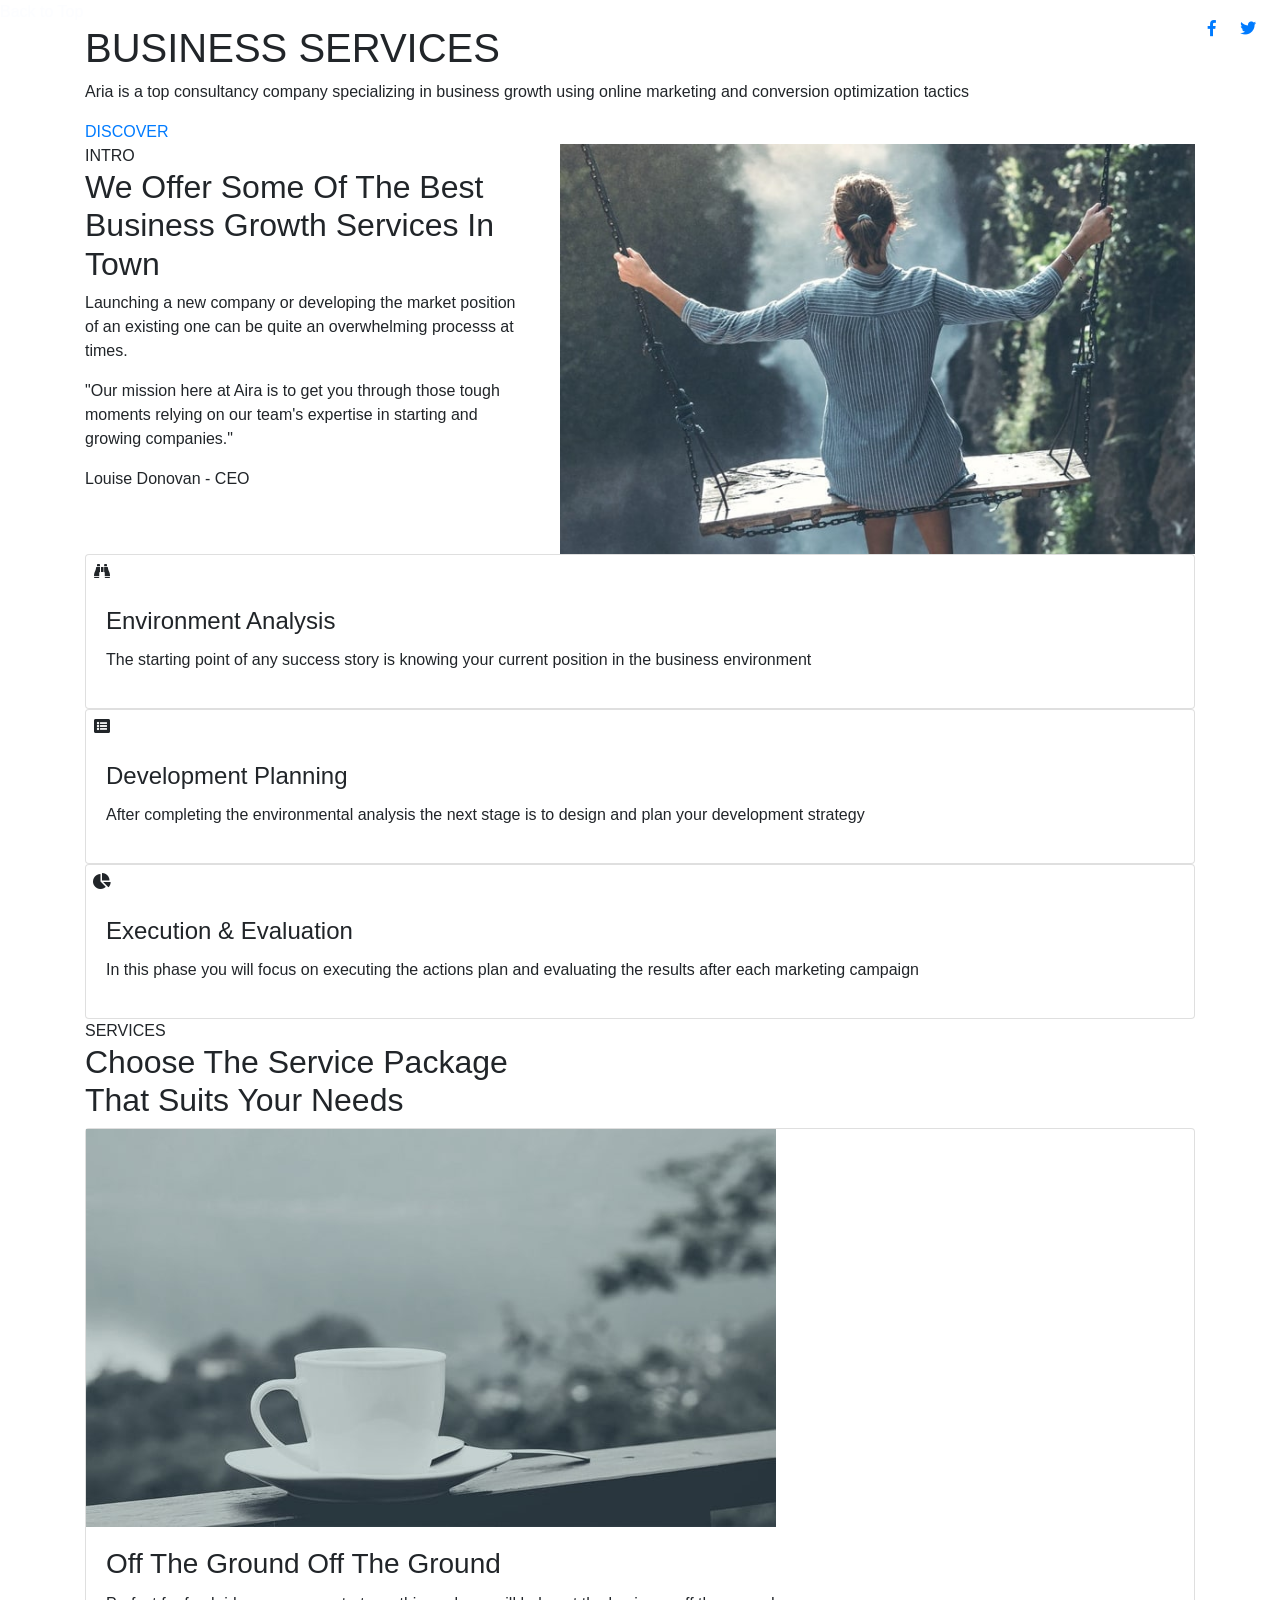
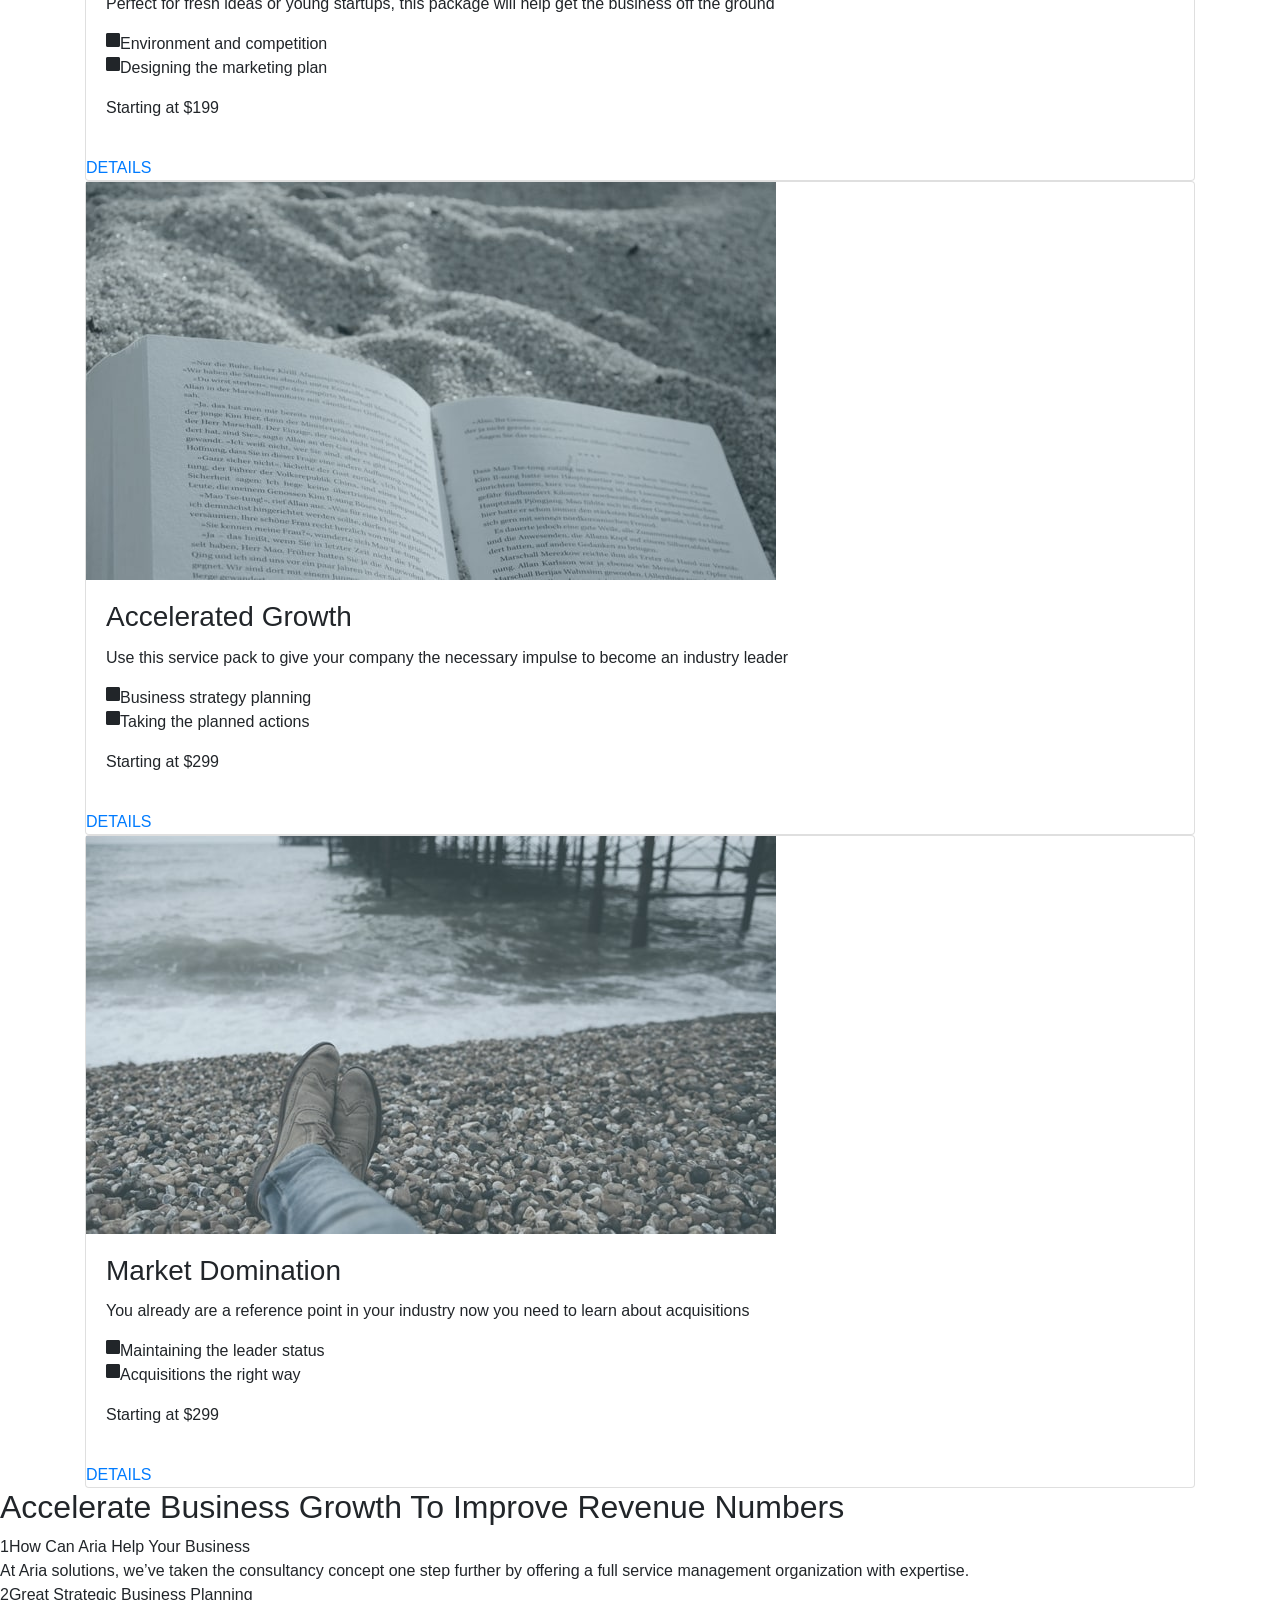
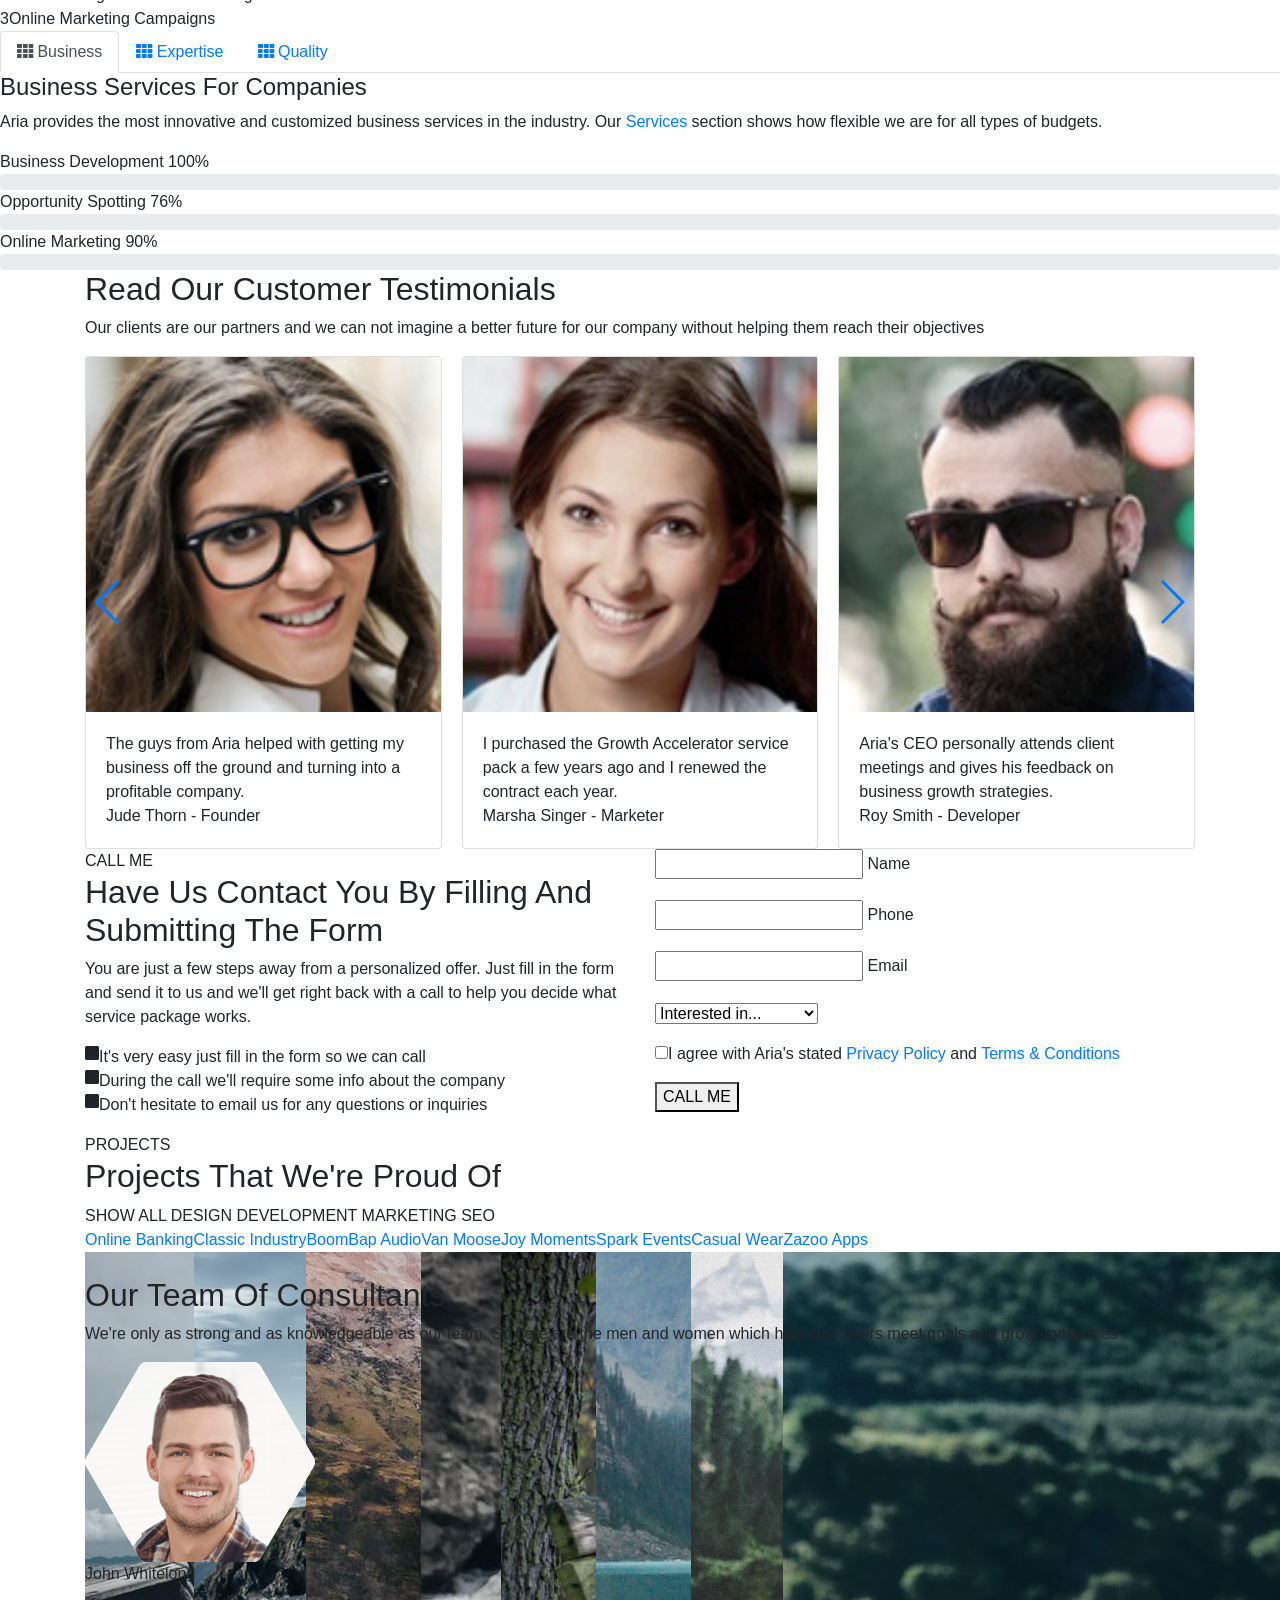
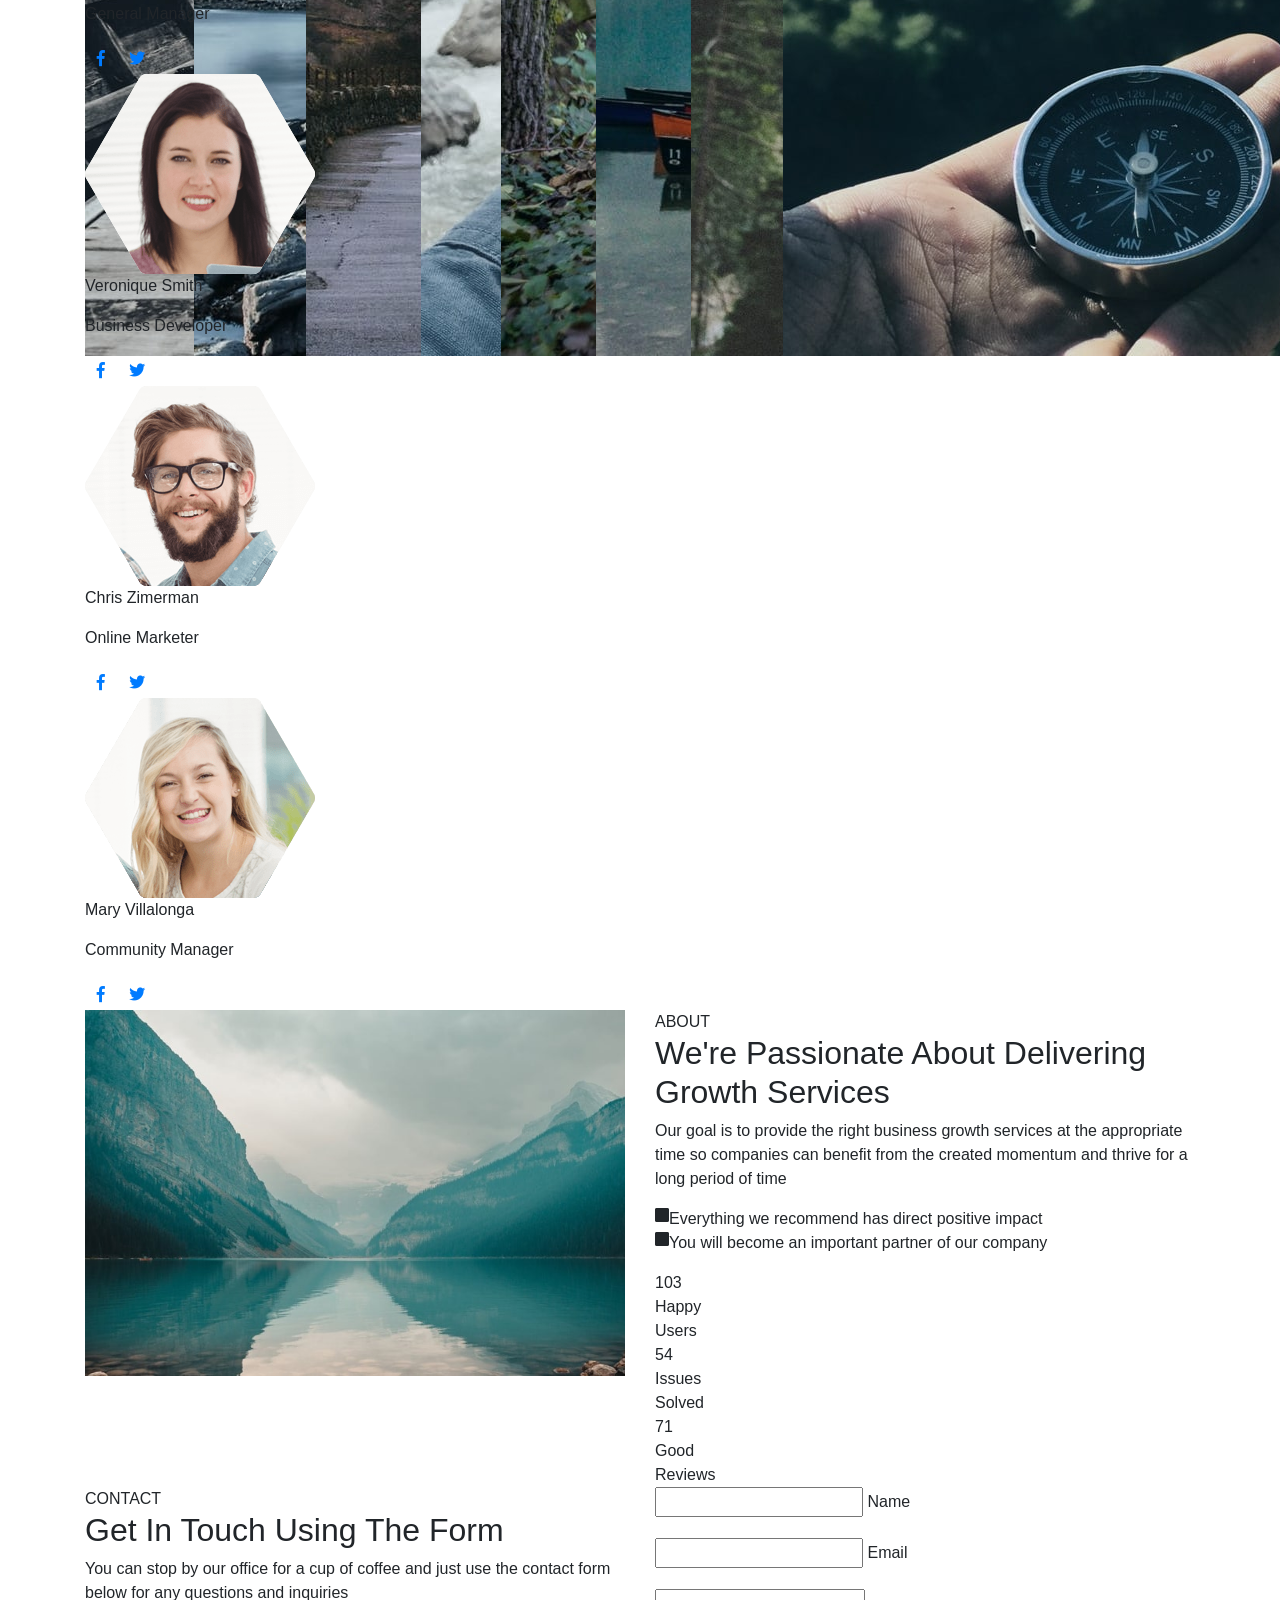
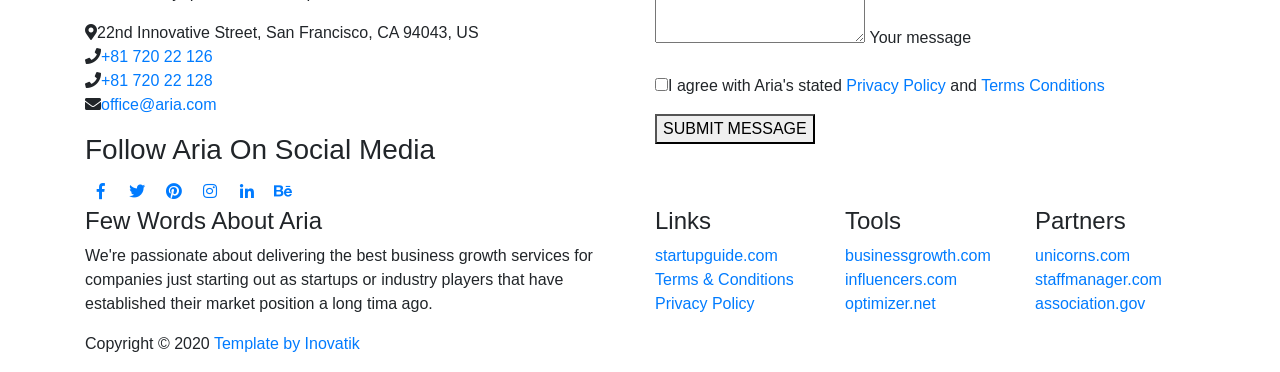
==== static/index.html @ f341fa91 "frontend" ====
<!DOCTYPE html>
<html lang="en">
<head>
    <meta charset="utf-8">
    <meta name="viewport" content="width=device-width, initial-scale=1, shrink-to-fit=no">
    
    <!-- SEO Meta Tags -->
    <meta name="description" content="Aria is a business focused HTML landing page template built with Bootstrap to help you create lead generation websites for companies and their services.">
    <meta name="author" content="Inovatik">

    <!-- OG Meta Tags to improve the way the post looks when you share the page on LinkedIn, Facebook, Google+ -->
	<meta property="og:site_name" content="" /> <!-- website name -->
	<meta property="og:site" content="" /> <!-- website link -->
	<meta property="og:title" content=""/> <!-- title shown in the actual shared post -->
	<meta property="og:description" content="" /> <!-- description shown in the actual shared post -->
	<meta property="og:image" content="" /> <!-- image link, make sure it's jpg -->
	<meta property="og:url" content="" /> <!-- where do you want your post to link to -->
	<meta property="og:type" content="article" />

    <!-- Website Title -->
    <title>Aria - Business HTML Landing Page Template</title>
    
    <!-- Styles -->
    <link href="https://fonts.googleapis.com/css?family=Montserrat:500,700&display=swap&subset=latin-ext" rel="stylesheet">
    <link href="https://fonts.googleapis.com/css?family=Open+Sans:400,400i,600&display=swap&subset=latin-ext" rel="stylesheet">
    <link href="css/bootstrap.css" rel="stylesheet">
    <link href="css/fontawesome-all.css" rel="stylesheet">
    <link href="css/swiper.css" rel="stylesheet">
	<link href="css/magnific-popup.css" rel="stylesheet">
	<link href="css/styles.css" rel="stylesheet">
	
	<!-- Favicon  -->
    <link rel="icon" href="images/favicon.png">
</head>
<body data-spy="scroll" data-target=".fixed-top">
    
    <!-- Preloader -->
	<div class="spinner-wrapper">
        <div class="spinner">
            <div class="bounce1"></div>
            <div class="bounce2"></div>
            <div class="bounce3"></div>
        </div>
    </div>
    <!-- end of preloader -->
    

    <!-- Navbar -->
    <nav class="navbar navbar-expand-md navbar-dark navbar-custom fixed-top">
        <!-- Text Logo - Use this if you don't have a graphic logo -->
        <!-- <a class="navbar-brand logo-text page-scroll" href="index.html">Aria</a> -->

        <!-- Image Logo -->
        <a class="navbar-brand logo-image" href="index.html"><img src="images/logo.svg" alt="alternative"></a>
        
        <!-- Mobile Menu Toggle Button -->
        <button class="navbar-toggler" type="button" data-toggle="collapse" data-target="#navbarsExampleDefault" aria-controls="navbarsExampleDefault" aria-expanded="false" aria-label="Toggle navigation">
            <span class="navbar-toggler-awesome fas fa-bars"></span>
            <span class="navbar-toggler-awesome fas fa-times"></span>
        </button>
        <!-- end of mobile menu toggle button -->

        <div class="collapse navbar-collapse" id="navbarsExampleDefault">
            <ul class="navbar-nav ml-auto">
                <li class="nav-item">
                    <a class="nav-link page-scroll" href="#header">HOME <span class="sr-only">(current)</span></a>
                </li>
                <li class="nav-item">
                    <a class="nav-link page-scroll" href="#intro">INTRO</a>
                </li>
                <li class="nav-item">
                    <a class="nav-link page-scroll" href="#services">SERVICES</a>
                </li>
                <li class="nav-item">
                    <a class="nav-link page-scroll" href="#callMe">CALL ME</a>
                </li>
                <li class="nav-item">
                    <a class="nav-link page-scroll" href="#projects">PROJECTS</a>
                </li>

                <!-- Dropdown Menu -->          
                <li class="nav-item dropdown">
                    <a class="nav-link dropdown-toggle page-scroll" href="#about" id="navbarDropdown" role="button" aria-haspopup="true" aria-expanded="false">ABOUT</a>
                    <div class="dropdown-menu" aria-labelledby="navbarDropdown">
                        <a class="dropdown-item" href="terms-conditions.html"><span class="item-text">TERMS CONDITIONS</span></a>
                        <div class="dropdown-items-divide-hr"></div>
                        <a class="dropdown-item" href="privacy-policy.html"><span class="item-text">PRIVACY POLICY</span></a>
                    </div>
                </li>
                <!-- end of dropdown menu -->

                <li class="nav-item">
                    <a class="nav-link page-scroll" href="#contact">CONTACT</a>
                </li>
            </ul>
            <span class="nav-item social-icons">
                <span class="fa-stack">
                    <a href="#your-link">
                        <span class="hexagon"></span>
                        <i class="fab fa-facebook-f fa-stack-1x"></i>
                    </a>
                </span>
                <span class="fa-stack">
                    <a href="#your-link">
                        <span class="hexagon"></span>
                        <i class="fab fa-twitter fa-stack-1x"></i>
                    </a>
                </span>
            </span>
        </div>
    </nav> <!-- end of navbar -->
    <!-- end of navbar -->


    <!-- Header -->
    <header id="header" class="header">
        <div class="header-content">
            <div class="container">
                <div class="row">
                    <div class="col-lg-12">
                        <div class="text-container">
                            <h1>BUSINESS <span id="js-rotating">TEMPLATE, SERVICES, SOLUTIONS</span></h1>
                            <p class="p-heading p-large">Aria is a top consultancy company specializing in business growth using online marketing and conversion optimization tactics</p>
                            <a class="btn-solid-lg page-scroll" href="#intro">DISCOVER</a>
                        </div>
                    </div> <!-- end of col -->
                </div> <!-- end of row -->
            </div> <!-- end of container -->
        </div> <!-- end of header-content -->
    </header> <!-- end of header -->
    <!-- end of header -->


    <!-- Intro -->
    <div id="intro" class="basic-1">
        <div class="container">
            <div class="row">
                <div class="col-lg-5">
                    <div class="text-container">
                        <div class="section-title">INTRO</div>
                        <h2>We Offer Some Of The Best Business Growth Services In Town</h2>
                        <p>Launching a new company or developing the market position of an existing one can be quite an overwhelming processs at times.</p>
                        <p class="testimonial-text">"Our mission here at Aira is to get you through those tough moments relying on our team's expertise in starting and growing companies."</p>
                        <div class="testimonial-author">Louise Donovan - CEO</div>
                    </div> <!-- end of text-container -->
                </div> <!-- end of col -->
                <div class="col-lg-7">
                    <div class="image-container">
                        <img class="img-fluid" src="images/intro-office.jpg" alt="alternative">
                    </div> <!-- end of image-container -->
                </div> <!-- end of col -->
            </div> <!-- end of row -->
        </div> <!-- end of container -->
    </div> <!-- end of basic-1 -->
    <!-- end of intro -->


    <!-- Description -->
    <div class="cards-1">
        <div class="container">
            <div class="row">
                <div class="col-lg-12">
                    
                    <!-- Card -->
                    <div class="card">
                        <span class="fa-stack">
                            <span class="hexagon"></span>
                            <i class="fas fa-binoculars fa-stack-1x"></i>
                        </span>
                        <div class="card-body">
                            <h4 class="card-title">Environment Analysis</h4>
                            <p>The starting point of any success story is knowing your current position in the business environment</p>
                        </div>
                    </div>
                    <!-- end of card -->

                    <!-- Card -->
                    <div class="card">
                        <span class="fa-stack">
                            <span class="hexagon"></span>
                            <i class="fas fa-list-alt fa-stack-1x"></i>
                        </span>
                        <div class="card-body">
                            <h4 class="card-title">Development Planning</h4>
                            <p>After completing the environmental analysis the next stage is to design and  plan your development strategy</p>
                        </div>
                    </div>
                    <!-- end of card -->

                    <!-- Card -->
                    <div class="card">
                        <span class="fa-stack">
                            <span class="hexagon"></span>
                            <i class="fas fa-chart-pie fa-stack-1x"></i>
                        </span>
                        <div class="card-body">
                            <h4 class="card-title">Execution & Evaluation</h4>
                            <p>In this phase you will focus on executing the actions plan and evaluating the results after each marketing campaign</p>
                        </div>
                    </div>
                    <!-- end of card -->

                </div> <!-- end of col -->
            </div> <!-- end of row -->
        </div> <!-- end of container -->
    </div> <!-- end of cards-1 -->
    <!-- end of description -->


    <!-- Services -->
    <div id="services" class="cards-2">
        <div class="container">
            <div class="row">
                <div class="col-lg-12">
                    <div class="section-title">SERVICES</div>
                    <h2>Choose The Service Package<br> That Suits Your Needs</h2>
                </div> <!-- end of col -->
            </div> <!-- end of row -->
            <div class="row">
                <div class="col-lg-12">
                    
                    <!-- Card -->
                    <div class="card">
                        <div class="card-image">
                            <img class="img-fluid" src="images/services-1.jpg" alt="alternative">
                        </div>
                        <div class="card-body">
                            <h3 class="card-title">Off The Ground Off The Ground</h3>
                            <p>Perfect for fresh ideas or young startups, this package will help get the business off the ground</p>
                            <ul class="list-unstyled li-space-lg">
                                <li class="media">
                                    <i class="fas fa-square"></i>
                                    <div class="media-body">Environment and competition</div>
                                </li>
                                <li class="media">
                                    <i class="fas fa-square"></i>
                                    <div class="media-body">Designing the marketing plan</div>
                                </li>
                            </ul>
                            <p class="price">Starting at <span>$199</span></p>
                        </div>
                        <div class="button-container">
                            <a class="btn-solid-reg page-scroll" href="#callMe">DETAILS</a>
                        </div> <!-- end of button-container -->
                    </div>
                    <!-- end of card -->

                    <!-- Card -->
                    <div class="card">
                        <div class="card-image">
                            <img class="img-fluid" src="images/services-2.jpg" alt="alternative">
                        </div>
                        <div class="card-body">
                            <h3 class="card-title">Accelerated Growth</h3>
                            <p>Use this service pack to give your company the necessary impulse to become an industry leader</p>
                            <ul class="list-unstyled li-space-lg">
                                <li class="media">
                                    <i class="fas fa-square"></i>
                                    <div class="media-body">Business strategy planning</div>
                                </li>
                                <li class="media">
                                    <i class="fas fa-square"></i>
                                    <div class="media-body">Taking the planned actions</div>
                                </li>
                            </ul>
                            <p class="price">Starting at <span>$299</span></p>
                        </div>
                        <div class="button-container">
                            <a class="btn-solid-reg page-scroll" href="#callMe">DETAILS</a>
                        </div> <!-- end of button-container -->
                    </div>
                    <!-- end of card -->

                    <!-- Card -->
                    <div class="card">
                        <div class="card-image">
                            <img class="img-fluid" src="images/services-3.jpg" alt="alternative">
                        </div>
                        <div class="card-body">
                            <h3 class="card-title">Market Domination</h3>
                            <p>You already are a reference point in your industry now you need to learn about acquisitions</p>
                            <ul class="list-unstyled li-space-lg">
                                <li class="media">
                                    <i class="fas fa-square"></i>
                                    <div class="media-body">Maintaining the leader status</div>
                                </li>
                                <li class="media">
                                    <i class="fas fa-square"></i>
                                    <div class="media-body">Acquisitions the right way</div>
                                </li>
                            </ul>
                            <p class="price">Starting at <span>$299</span></p>
                        </div>
                        <div class="button-container">
                            <a class="btn-solid-reg page-scroll" href="#callMe">DETAILS</a>
                        </div> <!-- end of button-container -->
                    </div>
                    <!-- end of card -->

                </div> <!-- end of col -->
            </div> <!-- end of row -->
        </div> <!-- end of container -->
    </div> <!-- end of cards-2 -->
    <!-- end of services -->
    

    <!-- Details 1 -->
	<div id="details" class="accordion">
		<div class="area-1">
		</div><!-- end of area-1 on same line and no space between comments to eliminate margin white space --><div class="area-2">
            
            <!-- Accordion -->
            <div class="accordion-container" id="accordionOne">
                <h2>Accelerate Business Growth To Improve Revenue Numbers</h2>
                <div class="item">
                    <div id="headingOne">
                        <span data-toggle="collapse" data-target="#collapseOne" aria-expanded="true" aria-controls="collapseOne" role="button">
                            <span class="circle-numbering">1</span><span class="accordion-title">How Can Aria Help Your Business</span>
                        </span>
                    </div>
                    <div id="collapseOne" class="collapse show" aria-labelledby="headingOne" data-parent="#accordionOne">
                        <div class="accordion-body">
                            At Aria solutions, we’ve taken the consultancy concept one step further by offering a full service management organization with expertise.
                        </div>
                    </div>
                </div> <!-- end of item -->
            
                <div class="item">
                    <div id="headingTwo">
                        <span class="collapsed" data-toggle="collapse" data-target="#collapseTwo" aria-expanded="false" aria-controls="collapseTwo" role="button">
                            <span class="circle-numbering">2</span><span class="accordion-title">Great Strategic Business Planning</span>
                        </span>
                    </div>
                    <div id="collapseTwo" class="collapse" aria-labelledby="headingTwo" data-parent="#accordionOne">
                        <div class="accordion-body">
                            Aria partners with businesses to business growth and development ideas including environment analysis, plan execution and evaluation.
                        </div>
                    </div>
                </div> <!-- end of item -->
            
                <div class="item">
                    <div id="headingThree">
                        <span class="collapsed" data-toggle="collapse" data-target="#collapseThree" aria-expanded="false" aria-controls="collapseThree" role="button">
                            <span class="circle-numbering">3</span><span class="accordion-title">Online Marketing Campaigns</span>
                        </span>
                    </div>
                    <div id="collapseThree" class="collapse" aria-labelledby="headingThree" data-parent="#accordionOne">
                        <div class="accordion-body">
                            An awesome online marketing plan won't save your bad product but paired with a good product, the sky is the limit for what can be achieved.
                        </div>
                    </div>
                </div> <!-- end of item -->
            </div> <!-- end of accordion-container -->
            <!-- end of accordion -->

		</div> <!-- end of area-2 -->
    </div> <!-- end of accordion -->
    <!-- end of details 1 -->


    <!-- Details 2 -->
	<div class="tabs">
        <div class="area-1">
            <div class="tabs-container">
                
                <!-- Tabs Links -->
                <ul class="nav nav-tabs" id="ariaTabs" role="tablist">
                    <li class="nav-item">
                        <a class="nav-link active" id="nav-tab-1" data-toggle="tab" href="#tab-1" role="tab" aria-controls="tab-1" aria-selected="true"><i class="fas fa-th"></i> Business</a>
                    </li>
                    <li class="nav-item">
                        <a class="nav-link" id="nav-tab-2" data-toggle="tab" href="#tab-2" role="tab" aria-controls="tab-2" aria-selected="false"><i class="fas fa-th"></i> Expertise</a>
                    </li>
                    <li class="nav-item">
                        <a class="nav-link" id="nav-tab-3" data-toggle="tab" href="#tab-3" role="tab" aria-controls="tab-3" aria-selected="false"><i class="fas fa-th"></i> Quality</a>
                    </li>
                </ul>
                <!-- end of tabs links -->
                
                <!-- Tabs Content -->
                <div class="tab-content" id="ariaTabsContent">

                    <!-- Tab -->
                    <div class="tab-pane fade show active" id="tab-1" role="tabpanel" aria-labelledby="tab-1">
                        <h4>Business Services For Companies</h4>
                        <p>Aria provides the most innovative and customized business services in the industry. Our <a class="green page-scroll" href="#services">Services</a> section shows how flexible we are for all types of budgets.</p>
                        
                        <!-- Progress Bars -->
                        <div class="progress-container">
                            <div class="title">Business Development 100%</div>
                            <div class="progress">
                                <div class="progress-bar first" role="progressbar" aria-valuenow="0" aria-valuemin="0" aria-valuemax="100"></div>
                            </div>
                            <div class="title">Opportunity Spotting 76%</div>
                            <div class="progress">
                                <div class="progress-bar second" role="progressbar" aria-valuenow="75" aria-valuemin="0" aria-valuemax="100"></div>
                            </div>
                            <div class="title">Online Marketing 90%</div>
                            <div class="progress">
                                <div class="progress-bar third" role="progressbar" aria-valuenow="90" aria-valuemin="0" aria-valuemax="100"></div>
                            </div>
                        </div> <!-- end of progress-container -->
                        <!-- end of progress bars -->
                        
                    </div> <!-- end of tab-pane --> 
                    <!-- end of tab -->

                    <!-- Tab -->
                    <div class="tab-pane fade" id="tab-2" role="tabpanel" aria-labelledby="tab-2">
                        <ul class="list-unstyled li-space-lg first">
                            <li class="media">
                                <div class="media-bullet">1</div>
                                <div class="media-body"><strong>High quality</strong> is on top of our list when it comes to the way we deliver the services</div>
                            </li>
                            <li class="media">
                                <div class="media-bullet">2</div>
                                <div class="media-body"><strong>Maximum impact</strong> is what we look for in our actions</div>
                            </li>
                            <li class="media">
                                <div class="media-bullet">3</div>
                                <div class="media-body"><strong>Quality standards</strong> are important but meant to be exceeded</div>
                            </li>
                        </ul>
                        <ul class="list-unstyled li-space-lg last">
                            <li class="media">
                                <div class="media-bullet">4</div>
                                <div class="media-body"><strong>We're always looking</strong> for industry leaders to help them win their market position</div>
                            </li>
                            <li class="media">
                                <div class="media-bullet">5</div>
                                <div class="media-body"><strong>Evaluation</strong> is a key aspect of this business and important</div>
                            </li>
                            <li class="media">
                                <div class="media-bullet">6</div>
                                <div class="media-body"><strong>Ethic</strong> procedures ar alwasy at the base of everything we do</div>
                            </li>
                        </ul>
                    </div> <!-- end of tab-pane -->
                    <!-- end of tab -->

                    <!-- Tab -->
                    <div class="tab-pane fade" id="tab-3" role="tabpanel" aria-labelledby="tab-3">
                        <p><strong>We strive to achieve</strong> 100% customer satisfaction for both types of customers: hiring companies and job seekers. Types of customers: <a class="green" href="#your-link">with huge potential</a></p>
                        <p><strong>Our goal is to help</strong> your company achieve its full potential and establish long term stability for <a class="green" href="#your-link">the stakeholders</a></p>
                        <ul class="list-unstyled li-space-lg">
                            <li class="media">
                                <i class="fas fa-square"></i>
                                <div class="media-body">It's easy to get a quotation, just call our office anytime</div>
                            </li>
                            <li class="media">
                                <i class="fas fa-square"></i>
                                <div class="media-body">We'll get back to you with an initial estimate soon</div>
                            </li>
                            <li class="media">
                                <i class="fas fa-square"></i>
                                <div class="media-body">Get ready to see results even after only 30 days</div>
                            </li>
                            <li class="media">
                                <i class="fas fa-square"></i>
                                <div class="media-body">Ask for a quote and start improving your business</div>
                            </li>
                            <li class="media">
                                <i class="fas fa-square"></i>
                                <div class="media-body">Just fill out the form and we'll call you right away</div>
                            </li>
                        </ul>
                    </div> <!-- end of tab-pane -->
                    <!-- end of tab -->

                </div> <!-- end of tab-content -->
                <!-- end of tabs content -->

            </div> <!-- end of tabs-container -->
        </div><!-- end of area-1 on same line and no space between comments to eliminate margin white space --><div class="area-2"></div> <!-- end of area-2 -->
    </div> <!-- end of tabs -->
    <!-- end of details 2 -->


    <!-- Testimonials -->
    <div class="slider">
        <div class="container">
            <div class="row">
                <div class="col-lg-12">
                    <h2>Read Our Customer Testimonials</h2>
                    <p class="p-heading">Our clients are our partners and we can not imagine a better future for our company without helping them reach their objectives</p>
                </div> <!-- end of col -->
            </div> <!-- end of row -->
            <div class="row">
                <div class="col-lg-12">

                    <!-- Card Slider -->
                    <div class="slider-container">
                        <div class="swiper-container card-slider">
                            <div class="swiper-wrapper">
                                
                                <!-- Slide -->
                                <div class="swiper-slide">
                                    <div class="card">
                                        <img class="card-image" src="images/testimonial-1.jpg" alt="alternative">
                                        <div class="card-body">
                                            <div class="testimonial-text">The guys from Aria helped with getting my business off the ground and turning into a profitable company.</div>
                                            <div class="testimonial-author">Jude Thorn - Founder</div>
                                        </div>
                                    </div>
                                </div> <!-- end of swiper-slide -->
                                <!-- end of slide -->
        
                                <!-- Slide -->
                                <div class="swiper-slide">
                                    <div class="card">
                                        <img class="card-image" src="images/testimonial-2.jpg" alt="alternative">
                                        <div class="card-body">
                                            <div class="testimonial-text">I purchased the Growth Accelerator service pack a few years ago and I renewed the contract each year. </div>
                                            <div class="testimonial-author">Marsha Singer - Marketer</div>
                                        </div>
                                    </div>        
                                </div> <!-- end of swiper-slide -->
                                <!-- end of slide -->
        
                                <!-- Slide -->
                                <div class="swiper-slide">
                                    <div class="card">
                                        <img class="card-image" src="images/testimonial-3.jpg" alt="alternative">
                                        <div class="card-body">
                                            <div class="testimonial-text">Aria's CEO personally attends client meetings and gives his feedback on business growth strategies.</div>
                                            <div class="testimonial-author">Roy Smith - Developer</div>
                                        </div>
                                    </div>        
                                </div> <!-- end of swiper-slide -->
                                <!-- end of slide -->
        
                                <!-- Slide -->
                                <div class="swiper-slide">
                                    <div class="card">
                                        <img class="card-image" src="images/testimonial-4.jpg" alt="alternative">
                                        <div class="card-body">
                                            <div class="testimonial-text">At the beginning I thought the prices are a little high for what they offer but they over deliver each and every time.</div>
                                            <div class="testimonial-author">Ronald Spice - Owner</div>
                                        </div>
                                    </div>
                                </div> <!-- end of swiper-slide -->
                                <!-- end of slide -->
        
                                <!-- Slide -->
                                <div class="swiper-slide">
                                    <div class="card">
                                        <img class="card-image" src="images/testimonial-5.jpg" alt="alternative">
                                        <div class="card-body">
                                            <div class="testimonial-text">I recommend Aria to every business owner or growth leader that wants to take his company to the next level.</div>
                                            <div class="testimonial-author">Lindsay Rune - Manager</div>
                                        </div>
                                    </div>        
                                </div> <!-- end of swiper-slide -->
                                <!-- end of slide -->
        
                                <!-- Slide -->
                                <div class="swiper-slide">
                                    <div class="card">
                                        <img class="card-image" src="images/testimonial-6.jpg" alt="alternative">
                                        <div class="card-body">
                                            <div class="testimonial-text">My goals for using Aria's services seemed high when I first set them but they've met them with no problems.</div>
                                            <div class="testimonial-author">Ann Black - Consultant</div>
                                        </div>
                                    </div>        
                                </div> <!-- end of swiper-slide -->
                                <!-- end of slide -->
                            
                            </div> <!-- end of swiper-wrapper -->
        
                            <!-- Add Arrows -->
                            <div class="swiper-button-next"></div>
                            <div class="swiper-button-prev"></div>
                            <!-- end of add arrows -->
        
                        </div> <!-- end of swiper-container -->
                    </div> <!-- end of sliedr-container -->
                    <!-- end of card slider -->

                </div> <!-- end of col -->
            </div> <!-- end of row -->
        </div> <!-- end of container -->
    </div> <!-- end of slider -->
    <!-- end of testimonials -->


    <!-- Call Me -->
    <div id="callMe" class="form-1">
        <div class="container">
            <div class="row">
                <div class="col-lg-6">
                    <div class="text-container">
                        <div class="section-title">CALL ME</div>
                        <h2 class="white">Have Us Contact You By Filling And Submitting The Form</h2>
                        <p class="white">You are just a few steps away from a personalized offer. Just fill in the form and send it to us and we'll get right back with a call to help you decide what service package works.</p>
                        <ul class="list-unstyled li-space-lg white">
                            <li class="media">
                                <i class="fas fa-square"></i>
                                <div class="media-body">It's very easy just fill in the form so we can call</div>
                            </li>
                            <li class="media">
                                <i class="fas fa-square"></i>
                                <div class="media-body">During the call we'll require some info about the company</div>
                            </li>
                            <li class="media">
                                <i class="fas fa-square"></i>
                                <div class="media-body">Don't hesitate to email us for any questions or inquiries</div>
                            </li>
                        </ul>
                    </div>
                </div> <!-- end of col -->
                <div class="col-lg-6">
                   
                    <!-- Call Me Form -->
                    <form id="callMeForm" data-toggle="validator" data-focus="false">
                        <div class="form-group">
                            <input type="text" class="form-control-input" id="lname" name="lname" required>
                            <label class="label-control" for="lname">Name</label>
                            <div class="help-block with-errors"></div>
                        </div>
                        <div class="form-group">
                            <input type="text" class="form-control-input" id="lphone" name="lphone" required>
                            <label class="label-control" for="lphone">Phone</label>
                            <div class="help-block with-errors"></div>
                        </div>
                        <div class="form-group">
                            <input type="email" class="form-control-input" id="lemail" name="lemail" required>
                            <label class="label-control" for="lemail">Email</label>
                            <div class="help-block with-errors"></div>
                        </div>
                        <div class="form-group">
                            <select class="form-control-select" id="lselect" required>
                                <option class="select-option" value="" disabled selected>Interested in...</option>
                                <option class="select-option" value="Off The Ground">Off The Ground</option>
                                <option class="select-option" value="Accelerated Growth">Accelerated Growth</option>
                                <option class="select-option" value="Market Domination">Market Domination</option>
                            </select>
                            <div class="help-block with-errors"></div>
                        </div>
                        <div class="form-group checkbox white">
                            <input type="checkbox" id="lterms" value="Agreed-to-Terms" name="lterms" required>I agree with Aria's stated <a class="white" href="privacy-policy.html">Privacy Policy</a> and <a class="white" href="terms-conditions.html">Terms & Conditions</a>
                            <div class="help-block with-errors"></div>
                        </div>
                        <div class="form-group">
                            <button type="submit" class="form-control-submit-button">CALL ME</button>
                        </div>
                        <div class="form-message">
                            <div id="lmsgSubmit" class="h3 text-center hidden"></div>
                        </div>
                    </form>
                    <!-- end of call me form -->
                    
                </div> <!-- end of col -->
            </div> <!-- end of row -->
        </div> <!-- end of container -->
    </div> <!-- end of form-1 -->
    <!-- end of call me -->


    <!-- Projects -->
	<div id="projects" class="filter">
		<div class="container">
            <div class="row">
                <div class="col-lg-12">
                    <div class="section-title">PROJECTS</div>
                    <h2>Projects That We're Proud Of</h2>
                </div> <!-- end of col -->
            </div> <!-- end of row -->
            <div class="row">
                <div class="col-lg-12">
                    <!-- Filter -->
                    <div class="button-group filters-button-group">
                        <a class="button is-checked" data-filter="*"><span>SHOW ALL</span></a>
                        <a class="button" data-filter=".design"><span>DESIGN</span></a>
                        <a class="button" data-filter=".development"><span>DEVELOPMENT</span></a>
                        <a class="button" data-filter=".marketing"><span>MARKETING</span></a>
                        <a class="button" data-filter=".seo"><span>SEO</span></a>
                    </div> <!-- end of button group -->
                    <div class="grid">
                        <div class="element-item development">
                            <a class="popup-with-move-anim" href="#project-1"><div class="element-item-overlay"><span>Online Banking</span></div><img src="images/project-1.jpg" alt="alternative"></a>
                        </div>
                        <div class="element-item development">
                            <a class="popup-with-move-anim" href="#project-2"><div class="element-item-overlay"><span>Classic Industry</span></div><img src="images/project-2.jpg" alt="alternative"></a>
                        </div>
                        <div class="element-item design development marketing">
                            <a class="popup-with-move-anim" href="#project-3"><div class="element-item-overlay"><span>BoomBap Audio</span></div><img src="images/project-3.jpg" alt="alternative"></a>
                        </div>
                        <div class="element-item design development marketing">
                            <a class="popup-with-move-anim" href="#project-4"><div class="element-item-overlay"><span>Van Moose</span></div><img src="images/project-4.jpg" alt="alternative"></a>
                        </div>
                        <div class="element-item design development marketing seo">
                            <a class="popup-with-move-anim" href="#project-5"><div class="element-item-overlay"><span>Joy Moments</span></div><img src="images/project-5.jpg" alt="alternative"></a>
                        </div>
                        <div class="element-item design marketing seo">
                            <a class="popup-with-move-anim" href="#project-6"><div class="element-item-overlay"><span>Spark Events</span></div><img src="images/project-6.jpg" alt="alternative"></a>
                        </div>
                        <div class="element-item design marketing">
                            <a class="popup-with-move-anim" href="#project-7"><div class="element-item-overlay"><span>Casual Wear</span></div><img src="images/project-7.jpg" alt="alternative"></a>
                        </div>
                        <div class="element-item design marketing">
                            <a class="popup-with-move-anim" href="#project-8"><div class="element-item-overlay"><span>Zazoo Apps</span></div><img src="images/project-8.jpg" alt="alternative"></a>
                        </div>
                    </div> <!-- end of grid -->
                    <!-- end of filter -->
                    
                </div> <!-- end of col -->
            </div> <!-- end of row -->
		</div> <!-- end of container -->
    </div> <!-- end of filter -->
    <!-- end of projects -->


    <!-- Project Lightboxes -->
    <!-- Lightbox -->
    <div id="project-1" class="lightbox-basic zoom-anim-dialog mfp-hide">
        <div class="row">
            <button title="Close (Esc)" type="button" class="mfp-close x-button">×</button>
            <div class="col-lg-8">
                <img class="img-fluid" src="images/project-1.jpg" alt="alternative">
            </div> <!-- end of col -->
            <div class="col-lg-4">
                <h3>Online Banking</h3>
                <hr class="line-heading">
                <h6>Strategy Development</h6>
                <p>Need a solid foundation for your business growth plans? Aria will help you manage sales and meet your current needs</p>
                <p>By offering the best professional services and quality products in the market. Don't hesitate and get in touch with us.</p>
                <div class="testimonial-container">
                    <p class="testimonial-text">Need a solid foundation for your business growth plans? Aria will help you manage sales and meet your current requirements.</p>
                    <p class="testimonial-author">General Manager</p>
                </div>
                <a class="btn-solid-reg" href="#your-link">DETAILS</a> <a class="btn-outline-reg mfp-close as-button" href="#projects">BACK</a> 
            </div> <!-- end of col -->
        </div> <!-- end of row -->
    </div> <!-- end of lightbox-basic -->
    <!-- end of lightbox -->

    <!-- Lightbox -->
    <div id="project-2" class="lightbox-basic zoom-anim-dialog mfp-hide">
        <div class="row">
            <button title="Close (Esc)" type="button" class="mfp-close x-button">×</button>
            <div class="col-lg-8">
                <img class="img-fluid" src="images/project-2.jpg" alt="alternative">
            </div> <!-- end of col -->
            <div class="col-lg-4">
                <h3>Classic Industry</h3>
                <hr class="line-heading">
                <h6>Strategy Development</h6>
                <p>Need a solid foundation for your business growth plans? Aria will help you manage sales and meet your current needs</p>
                <p>By offering the best professional services and quality products in the market. Don't hesitate and get in touch with us.</p>
                <div class="testimonial-container">
                    <p class="testimonial-text">Need a solid foundation for your business growth plans? Aria will help you manage sales and meet your current requirements.</p>
                    <p class="testimonial-author">General Manager</p>
                </div>
                <a class="btn-solid-reg" href="#your-link">DETAILS</a> <a class="btn-outline-reg mfp-close as-button" href="#projects">BACK</a> 
            </div> <!-- end of col -->
        </div> <!-- end of row -->
    </div> <!-- end of lightbox-basic -->
    <!-- end of lightbox -->

    <!-- Lightbox -->
    <div id="project-3" class="lightbox-basic zoom-anim-dialog mfp-hide">
        <div class="row">
            <button title="Close (Esc)" type="button" class="mfp-close x-button">×</button>
            <div class="col-lg-8">
                <img class="img-fluid" src="images/project-3.jpg" alt="alternative">
            </div> <!-- end of col -->
            <div class="col-lg-4">
                <h3>BoomBap Audio</h3>
                <hr class="line-heading">
                <h6>Strategy Development</h6>
                <p>Need a solid foundation for your business growth plans? Aria will help you manage sales and meet your current needs</p>
                <p>By offering the best professional services and quality products in the market. Don't hesitate and get in touch with us.</p>
                <div class="testimonial-container">
                    <p class="testimonial-text">Need a solid foundation for your business growth plans? Aria will help you manage sales and meet your current requirements.</p>
                    <p class="testimonial-author">General Manager</p>
                </div>
                <a class="btn-solid-reg" href="#your-link">DETAILS</a> <a class="btn-outline-reg mfp-close as-button" href="#projects">BACK</a> 
            </div> <!-- end of col -->
        </div> <!-- end of row -->
    </div> <!-- end of lightbox-basic -->
    <!-- end of lightbox -->

    <!-- Lightbox -->
    <div id="project-4" class="lightbox-basic zoom-anim-dialog mfp-hide">
        <div class="row">
            <button title="Close (Esc)" type="button" class="mfp-close x-button">×</button>
            <div class="col-lg-8">
                <img class="img-fluid" src="images/project-4.jpg" alt="alternative">
            </div> <!-- end of col -->
            <div class="col-lg-4">
                <h3>Van Moose</h3>
                <hr class="line-heading">
                <h6>Strategy Development</h6>
                <p>Need a solid foundation for your business growth plans? Aria will help you manage sales and meet your current needs</p>
                <p>By offering the best professional services and quality products in the market. Don't hesitate and get in touch with us.</p>
                <div class="testimonial-container">
                    <p class="testimonial-text">Need a solid foundation for your business growth plans? Aria will help you manage sales and meet your current requirements.</p>
                    <p class="testimonial-author">General Manager</p>
                </div>
                <a class="btn-solid-reg" href="#your-link">DETAILS</a> <a class="btn-outline-reg mfp-close as-button" href="#projects">BACK</a> 
            </div> <!-- end of col -->
        </div> <!-- end of row -->
    </div> <!-- end of lightbox-basic -->
    <!-- end of lightbox -->

    <!-- Lightbox -->
    <div id="project-5" class="lightbox-basic zoom-anim-dialog mfp-hide">
        <div class="row">
            <button title="Close (Esc)" type="button" class="mfp-close x-button">×</button>
            <div class="col-lg-8">
                <img class="img-fluid" src="images/project-5.jpg" alt="alternative">
            </div> <!-- end of col -->
            <div class="col-lg-4">
                <h3>Joy Moments</h3>
                <hr class="line-heading">
                <h6>Strategy Development</h6>
                <p>Need a solid foundation for your business growth plans? Aria will help you manage sales and meet your current needs</p>
                <p>By offering the best professional services and quality products in the market. Don't hesitate and get in touch with us.</p>
                <div class="testimonial-container">
                    <p class="testimonial-text">Need a solid foundation for your business growth plans? Aria will help you manage sales and meet your current requirements.</p>
                    <p class="testimonial-author">General Manager</p>
                </div>
                <a class="btn-solid-reg" href="#your-link">DETAILS</a> <a class="btn-outline-reg mfp-close as-button" href="#projects">BACK</a> 
            </div> <!-- end of col -->
        </div> <!-- end of row -->
    </div> <!-- end of lightbox-basic -->
    <!-- end of lightbox -->

    <!-- Lightbox -->
    <div id="project-6" class="lightbox-basic zoom-anim-dialog mfp-hide">
        <div class="row">
            <button title="Close (Esc)" type="button" class="mfp-close x-button">×</button>
            <div class="col-lg-8">
                <img class="img-fluid" src="images/project-6.jpg" alt="alternative">
            </div> <!-- end of col -->
            <div class="col-lg-4">
                <h3>Spark Events</h3>
                <hr class="line-heading">
                <h6>Strategy Development</h6>
                <p>Need a solid foundation for your business growth plans? Aria will help you manage sales and meet your current needs</p>
                <p>By offering the best professional services and quality products in the market. Don't hesitate and get in touch with us.</p>
                <div class="testimonial-container">
                    <p class="testimonial-text">Need a solid foundation for your business growth plans? Aria will help you manage sales and meet your current requirements.</p>
                    <p class="testimonial-author">General Manager</p>
                </div>
                <a class="btn-solid-reg" href="#your-link">DETAILS</a> <a class="btn-outline-reg mfp-close as-button" href="#projects">BACK</a> 
            </div> <!-- end of col -->
        </div> <!-- end of row -->
    </div> <!-- end of lightbox-basic -->
    <!-- end of lightbox -->

    <!-- Lightbox -->
    <div id="project-7" class="lightbox-basic zoom-anim-dialog mfp-hide">
        <div class="row">
            <button title="Close (Esc)" type="button" class="mfp-close x-button">×</button>
            <div class="col-lg-8">
                <img class="img-fluid" src="images/project-7.jpg" alt="alternative">
            </div> <!-- end of col -->
            <div class="col-lg-4">
                <h3>Casual Wear</h3>
                <hr class="line-heading">
                <h6>Strategy Development</h6>
                <p>Need a solid foundation for your business growth plans? Aria will help you manage sales and meet your current needs</p>
                <p>By offering the best professional services and quality products in the market. Don't hesitate and get in touch with us.</p>
                <div class="testimonial-container">
                    <p class="testimonial-text">Need a solid foundation for your business growth plans? Aria will help you manage sales and meet your current requirements.</p>
                    <p class="testimonial-author">General Manager</p>
                </div>
                <a class="btn-solid-reg" href="#your-link">DETAILS</a> <a class="btn-outline-reg mfp-close as-button" href="#projects">BACK</a> 
            </div> <!-- end of col -->
        </div> <!-- end of row -->
    </div> <!-- end of lightbox-basic -->
    <!-- end of lightbox -->

    <!-- Lightbox -->
    <div id="project-8" class="lightbox-basic zoom-anim-dialog mfp-hide">
        <div class="row">
            <button title="Close (Esc)" type="button" class="mfp-close x-button">×</button>
            <div class="col-lg-8">
                <img class="img-fluid" src="images/project-8.jpg" alt="alternative">
            </div> <!-- end of col -->
            <div class="col-lg-4">
                <h3>Zazoo Apps</h3>
                <hr class="line-heading">
                <h6>Strategy Development</h6>
                <p>Need a solid foundation for your business growth plans? Aria will help you manage sales and meet your current needs</p>
                <p>By offering the best professional services and quality products in the market. Don't hesitate and get in touch with us.</p>
                <div class="testimonial-container">
                    <p class="testimonial-text">Need a solid foundation for your business growth plans? Aria will help you manage sales and meet your current requirements.</p>
                    <p class="testimonial-author">General Manager</p>
                </div>
                <a class="btn-solid-reg" href="#your-link">DETAILS</a> <a class="btn-outline-reg mfp-close as-button" href="#projects">BACK</a> 
            </div> <!-- end of col -->
        </div> <!-- end of row -->
    </div> <!-- end of lightbox-basic -->
    <!-- end of lightbox -->
    <!-- end of project lightboxes -->


    <!-- Team -->
    <div class="basic-2">
        <div class="container">
            <div class="row">
                <div class="col-lg-12">
                    <h2>Our Team Of Consultants</h2>
                    <p class="p-heading">We're only as strong and as knowledgeable as our team. So here are the men and women which help customers meet goals and grow companies</p>
                </div> <!-- end of col -->
            </div> <!-- end of row -->
            <div class="row">
                <div class="col-lg-12">

                    <!-- Team Member -->
                    <div class="team-member">
                        <div class="image-wrapper">
                            <img class="img-fluid" src="images/team-1.png" alt="alternative">
                        </div> <!-- end of image-wrapper -->
                        <p class="p-large">John Whitelong</p>
                        <p class="job-title">General Manager</p>
                        <span class="social-icons">
                            <span class="fa-stack">
                                <a href="#your-link">
                                    <span class="hexagon"></span>
                                    <i class="fab fa-facebook-f fa-stack-1x"></i>
                                </a>
                            </span>
                            <span class="fa-stack">
                                <a href="#your-link">
                                    <span class="hexagon"></span>
                                    <i class="fab fa-twitter fa-stack-1x"></i>
                                </a>
                            </span>
                        </span>
                    </div> <!-- end of team-member -->
                    <!-- end of team member -->

                    <!-- Team Member -->
                    <div class="team-member">
                        <div class="image-wrapper">
                            <img class="img-fluid" src="images/team-2.png" alt="alternative">
                        </div> <!-- end of image wrapper -->
                        <p class="p-large">Veronique Smith</p>
                        <p class="job-title">Business Developer</p>
                        <span class="social-icons">
                            <span class="fa-stack">
                                <a href="#your-link">
                                    <span class="hexagon"></span>
                                    <i class="fab fa-facebook-f fa-stack-1x"></i>
                                </a>
                            </span>
                            <span class="fa-stack">
                                <a href="#your-link">
                                    <span class="hexagon"></span>
                                    <i class="fab fa-twitter fa-stack-1x"></i>
                                </a>
                            </span>
                        </span>
                    </div> <!-- end of team-member -->
                    <!-- end of team member -->

                    <!-- Team Member -->
                    <div class="team-member">
                        <div class="image-wrapper">
                            <img class="img-fluid" src="images/team-3.png" alt="alternative">
                        </div> <!-- end of image wrapper -->
                        <p class="p-large">Chris Zimerman</p>
                        <p class="job-title">Online Marketer</p>
                        <span class="social-icons">
                            <span class="fa-stack">
                                <a href="#your-link">
                                    <span class="hexagon"></span>
                                    <i class="fab fa-facebook-f fa-stack-1x"></i>
                                </a>
                            </span>
                            <span class="fa-stack">
                                <a href="#your-link">
                                    <span class="hexagon"></span>
                                    <i class="fab fa-twitter fa-stack-1x"></i>
                                </a>
                            </span>
                        </span>
                    </div> <!-- end of team-member -->
                    <!-- end of team member -->

                    <!-- Team Member -->
                    <div class="team-member">
                        <div class="image-wrapper">
                            <img class="img-fluid" src="images/team-4.png" alt="alternative">
                        </div> <!-- end of image wrapper -->
                        <p class="p-large">Mary Villalonga</p>
                        <p class="job-title">Community Manager</p>
                        <span class="social-icons">
                            <span class="fa-stack">
                                <a href="#your-link">
                                    <span class="hexagon"></span>
                                    <i class="fab fa-facebook-f fa-stack-1x"></i>
                                </a>
                            </span>
                            <span class="fa-stack">
                                <a href="#your-link">
                                    <span class="hexagon"></span>
                                    <i class="fab fa-twitter fa-stack-1x"></i>
                                </a>
                            </span>
                        </span>
                    </div> <!-- end of team-member -->
                    <!-- end of team member -->

                </div> <!-- end of col -->
            </div> <!-- end of row -->
        </div> <!-- end of container -->
    </div> <!-- end of basic-2 -->
    <!-- end of team -->


    <!-- About -->
    <div id="about" class="counter">
        <div class="container">
            <div class="row">
                <div class="col-lg-5 col-xl-6">
                    <div class="image-container">
                        <img class="img-fluid" src="images/about.jpg" alt="alternative">
                    </div> <!-- end of image-container -->
                </div> <!-- end of col -->
                <div class="col-lg-7 col-xl-6">
                    <div class="text-container">
                        <div class="section-title">ABOUT</div>
                        <h2>We're Passionate About Delivering Growth Services</h2>
                        <p>Our goal is to provide the right business growth services at the appropriate time so companies can benefit from the created momentum and thrive for a long period of time</p>
                        <ul class="list-unstyled li-space-lg">
                            <li class="media">
                                <i class="fas fa-square"></i>
                                <div class="media-body">Everything we recommend has direct positive impact</div>
                            </li>
                            <li class="media">
                                <i class="fas fa-square"></i>
                                <div class="media-body">You will become an important partner of our company</div>
                            </li>
                        </ul>

                        <!-- Counter -->
                        <div id="counter">
                            <div class="cell">
                                <div class="counter-value number-count" data-count="231">1</div>
                                <div class="counter-info">Happy<br>Users</div>
                            </div>
                            <div class="cell">
                                <div class="counter-value number-count" data-count="121">1</div>
                                <div class="counter-info">Issues<br>Solved</div>
                            </div>
                            <div class="cell">
                                <div class="counter-value number-count" data-count="159">1</div>
                                <div class="counter-info">Good<br>Reviews</div>
                            </div>
                        </div>
                        <!-- end of counter -->

                    </div> <!-- end of text-container -->      
                </div> <!-- end of col -->
            </div> <!-- end of row -->
        </div> <!-- end of container -->
    </div> <!-- end of counter -->
    <!-- end of about -->


    <!-- Contact -->
    <div id="contact" class="form-2">
        <div class="container">
            <div class="row">
                <div class="col-lg-6">
                    <div class="text-container">
                        <div class="section-title">CONTACT</div>
                        <h2>Get In Touch Using The Form</h2>
                        <p>You can stop by our office for a cup of coffee and just use the contact form below for any questions and inquiries</p>
                        <ul class="list-unstyled li-space-lg">
                            <li class="address"><i class="fas fa-map-marker-alt"></i>22nd Innovative Street, San Francisco, CA 94043, US</li>
                            <li><i class="fas fa-phone"></i><a href="tel:003024630820">+81 720 22 126</a></li>
                            <li><i class="fas fa-phone"></i><a href="tel:003024630820">+81 720 22 128</a></li>
                            <li><i class="fas fa-envelope"></i><a href="mailto:office@aria.com">office@aria.com</a></li>
                        </ul>
                        <h3>Follow Aria On Social Media</h3>

                        <span class="fa-stack">
                            <a href="#your-link">
                                <span class="hexagon"></span>
                                <i class="fab fa-facebook-f fa-stack-1x"></i>
                            </a>
                        </span>
                        <span class="fa-stack">
                            <a href="#your-link">
                                <span class="hexagon"></span>
                                <i class="fab fa-twitter fa-stack-1x"></i>
                            </a>
                        </span>
                        <span class="fa-stack">
                            <a href="#your-link">
                                <span class="hexagon"></span>
                                <i class="fab fa-pinterest fa-stack-1x"></i>
                            </a>
                        </span>
                        <span class="fa-stack">
                            <a href="#your-link">
                                <span class="hexagon"></span>
                                <i class="fab fa-instagram fa-stack-1x"></i>
                            </a>
                        </span>
                        <span class="fa-stack">
                            <a href="#your-link">
                                <span class="hexagon"></span>
                                <i class="fab fa-linkedin-in fa-stack-1x"></i>
                            </a>
                        </span>
                        <span class="fa-stack">
                            <a href="#your-link">
                                <span class="hexagon"></span>
                                <i class="fab fa-behance fa-stack-1x"></i>
                            </a>
                        </span>
                    </div> <!-- end of text-container -->
                </div> <!-- end of col -->
                <div class="col-lg-6">
                    
                    <!-- Contact Form -->
                    <form id="contactForm" data-toggle="validator" data-focus="false">
                        <div class="form-group">
                            <input type="text" class="form-control-input" id="cname" required>
                            <label class="label-control" for="cname">Name</label>
                            <div class="help-block with-errors"></div>
                        </div>
                        <div class="form-group">
                            <input type="email" class="form-control-input" id="cemail" required>
                            <label class="label-control" for="cemail">Email</label>
                            <div class="help-block with-errors"></div>
                        </div>
                        <div class="form-group">
                            <textarea class="form-control-textarea" id="cmessage" required></textarea>
                            <label class="label-control" for="cmessage">Your message</label>
                            <div class="help-block with-errors"></div>
                        </div>
                        <div class="form-group checkbox">
                            <input type="checkbox" id="cterms" value="Agreed-to-Terms" required>I agree with Aria's stated <a href="privacy-policy.html">Privacy Policy</a> and <a href="terms-conditions.html">Terms Conditions</a> 
                            <div class="help-block with-errors"></div>
                        </div>
                        <div class="form-group">
                            <button type="submit" class="form-control-submit-button">SUBMIT MESSAGE</button>
                        </div>
                        <div class="form-message">
                            <div id="cmsgSubmit" class="h3 text-center hidden"></div>
                        </div>
                    </form>
                    <!-- end of contact form -->

                </div> <!-- end of col -->
            </div> <!-- end of row -->
        </div> <!-- end of container -->
    </div> <!-- end of form-2 -->
    <!-- end of contact -->


    <!-- Footer -->
    <div class="footer">
        <div class="container">
            <div class="row">
                <div class="col-md-6">
                    <div class="text-container about">
                        <h4>Few Words About Aria</h4>
                        <p class="white">We're passionate about delivering the best business growth services for companies just starting out as startups or industry players that have established their market position a long tima ago.</p>
                    </div> <!-- end of text-container -->
                </div> <!-- end of col -->
                <div class="col-md-2">
                    <div class="text-container">
                        <h4>Links</h4>
                        <ul class="list-unstyled li-space-lg white">
                            <li>
                                <a class="white" href="#your-link">startupguide.com</a>
                            </li>
                            <li>
                                <a class="white" href="terms-conditions.html">Terms & Conditions</a>
                            </li>
                            <li>
                                <a class="white" href="privacy-policy.html">Privacy Policy</a>
                            </li>
                        </ul>
                    </div> <!-- end of text-container -->
                </div> <!-- end of col -->
                <div class="col-md-2">
                    <div class="text-container">
                        <h4>Tools</h4>
                        <ul class="list-unstyled li-space-lg">
                            <li>
                                <a class="white" href="#your-link">businessgrowth.com</a>
                            </li>
                            <li>
                               <a class="white" href="#your-link">influencers.com</a>
                            </li>
                            <li class="media">
                                <a class="white" href="#your-link">optimizer.net</a>
                            </li>
                        </ul>
                    </div> <!-- end of text-container -->
                </div> <!-- end of col -->
                <div class="col-md-2">
                    <div class="text-container">
                        <h4>Partners</h4>
                        <ul class="list-unstyled li-space-lg">
                            <li>
                                <a class="white" href="#your-link">unicorns.com</a>
                            </li>
                            <li>
                                <a class="white" href="#your-link">staffmanager.com</a>
                            </li>
                            <li>
                                <a class="white" href="#your-link">association.gov</a>
                            </li>
                        </ul>
                    </div> <!-- end of text-container -->
                </div> <!-- end of col -->
            </div> <!-- end of row -->
        </div> <!-- end of container -->
    </div> <!-- end of footer -->  
    <!-- end of footer -->


    <!-- Copyright -->
    <div class="copyright">
        <div class="container">
            <div class="row">
                <div class="col-lg-12">
                    <p class="p-small">Copyright © 2020 <a href="https://inovatik.com">Template by Inovatik</a></p>
                </div> <!-- end of col -->
            </div> <!-- enf of row -->
        </div> <!-- end of container -->
    </div> <!-- end of copyright --> 
    <!-- end of copyright -->
    
    	
    <!-- Scripts -->
    <script src="js/jquery.min.js"></script> <!-- jQuery for Bootstrap's JavaScript plugins -->
    <script src="js/popper.min.js"></script> <!-- Popper tooltip library for Bootstrap -->
    <script src="js/bootstrap.min.js"></script> <!-- Bootstrap framework -->
    <script src="js/jquery.easing.min.js"></script> <!-- jQuery Easing for smooth scrolling between anchors -->
    <script src="js/swiper.min.js"></script> <!-- Swiper for image and text sliders -->
    <script src="js/jquery.magnific-popup.js"></script> <!-- Magnific Popup for lightboxes -->
    <script src="js/morphext.min.js"></script> <!-- Morphtext rotating text in the header -->
    <script src="js/isotope.pkgd.min.js"></script> <!-- Isotope for filter -->
    <script src="js/validator.min.js"></script> <!-- Validator.js - Bootstrap plugin that validates forms -->
    <script src="js/scripts.js"></script> <!-- Custom scripts -->
</body>
</html>
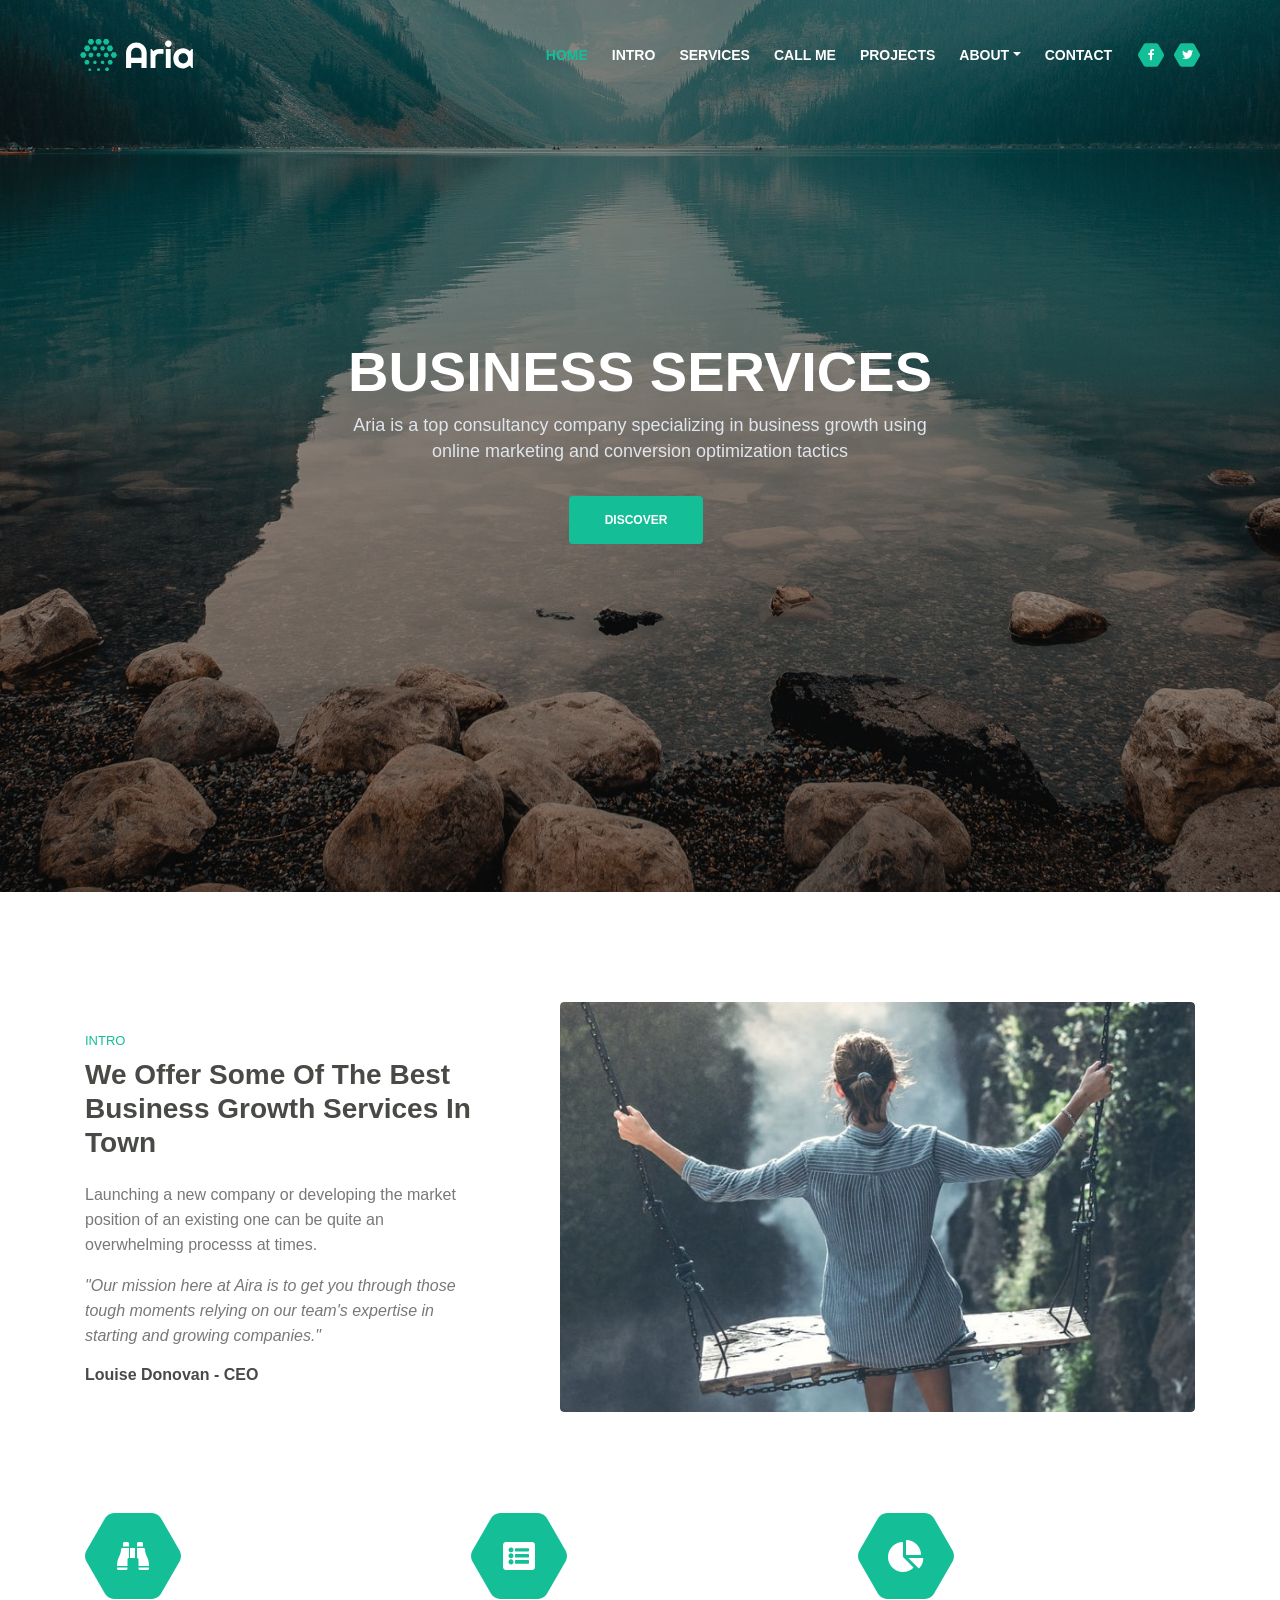
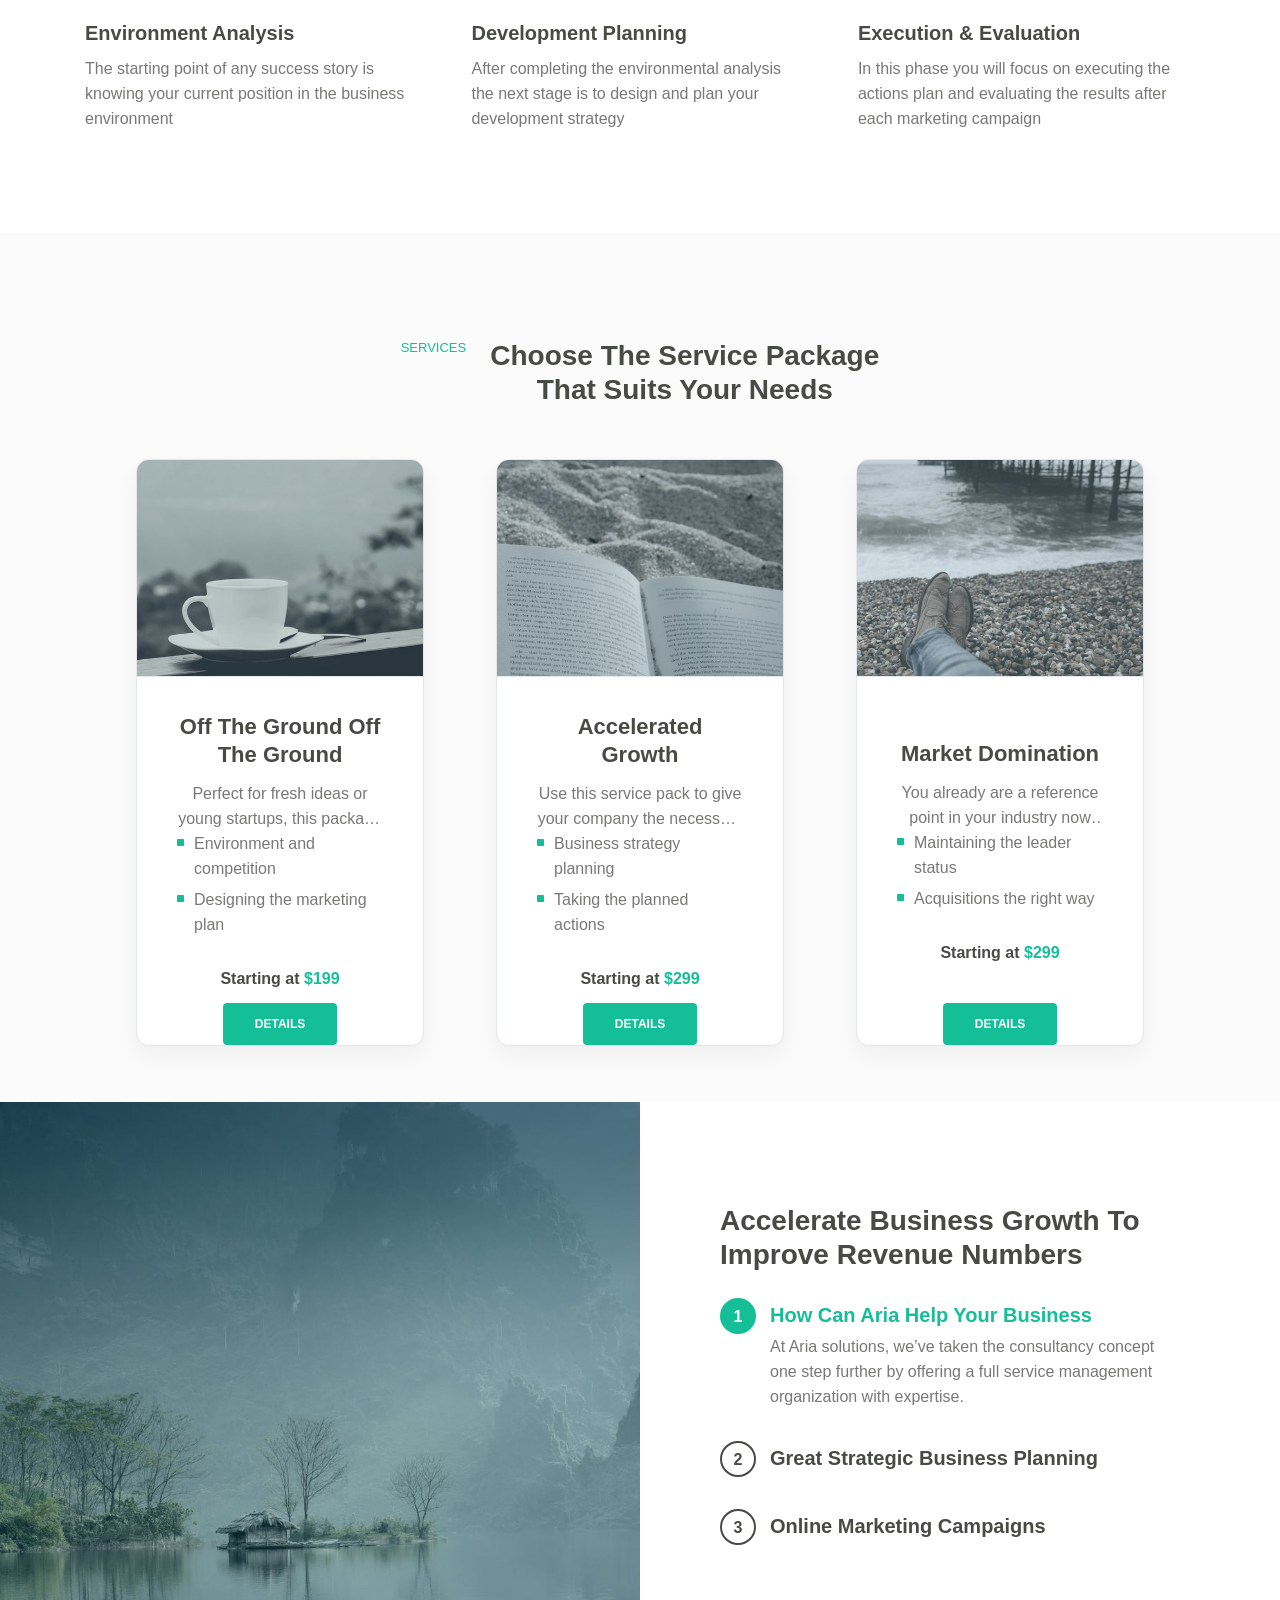
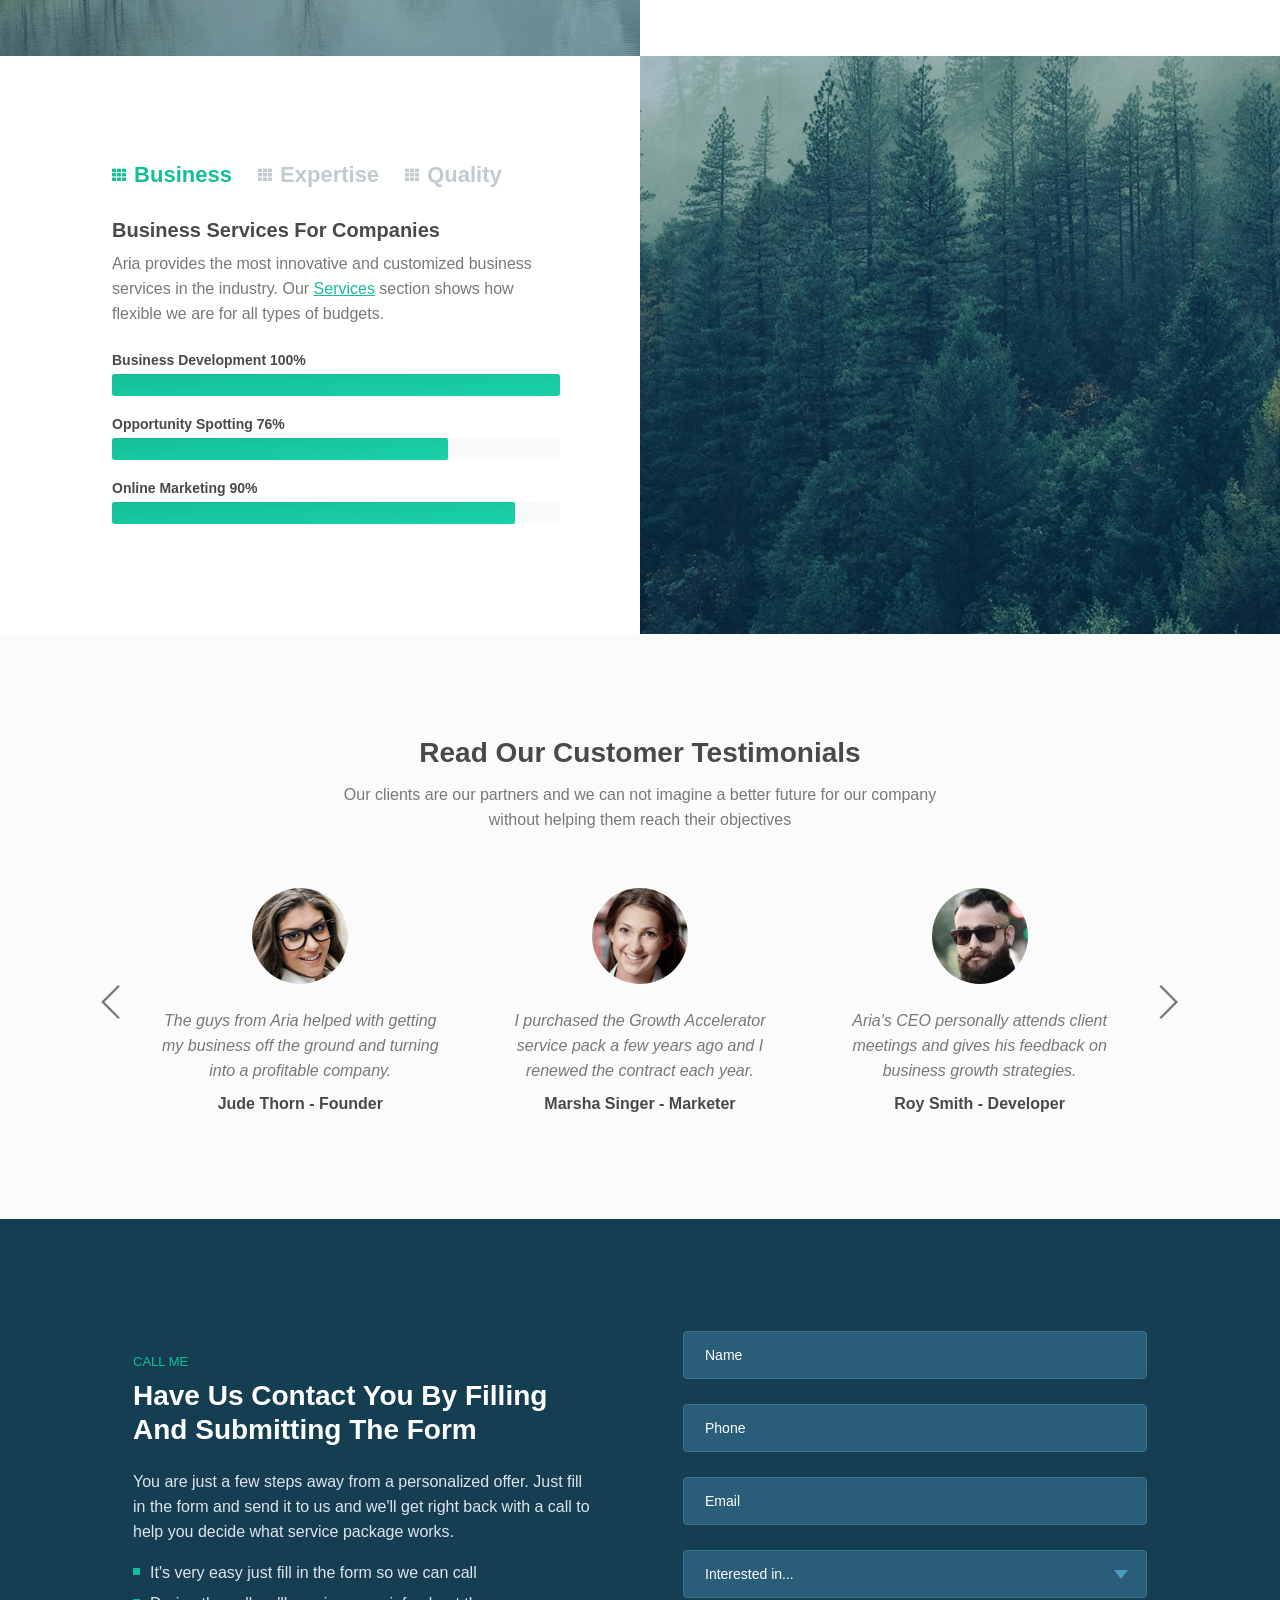
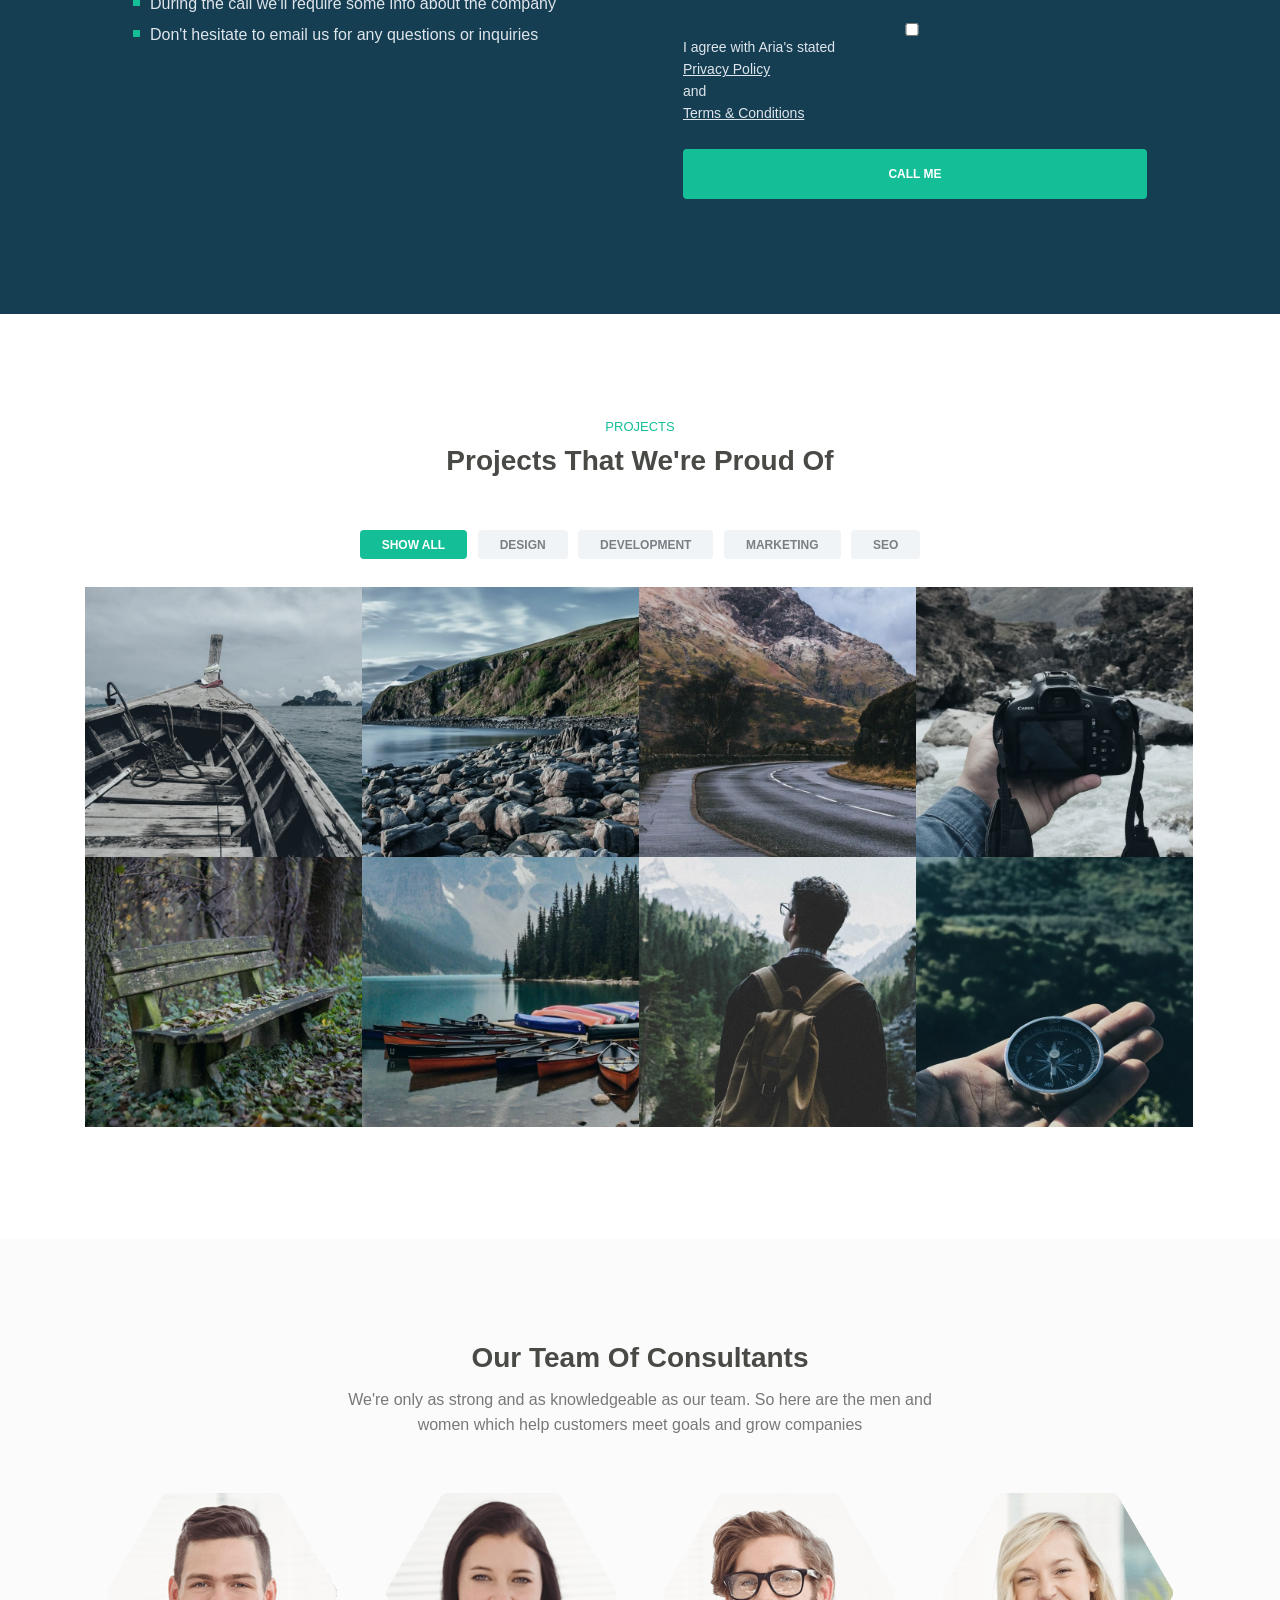
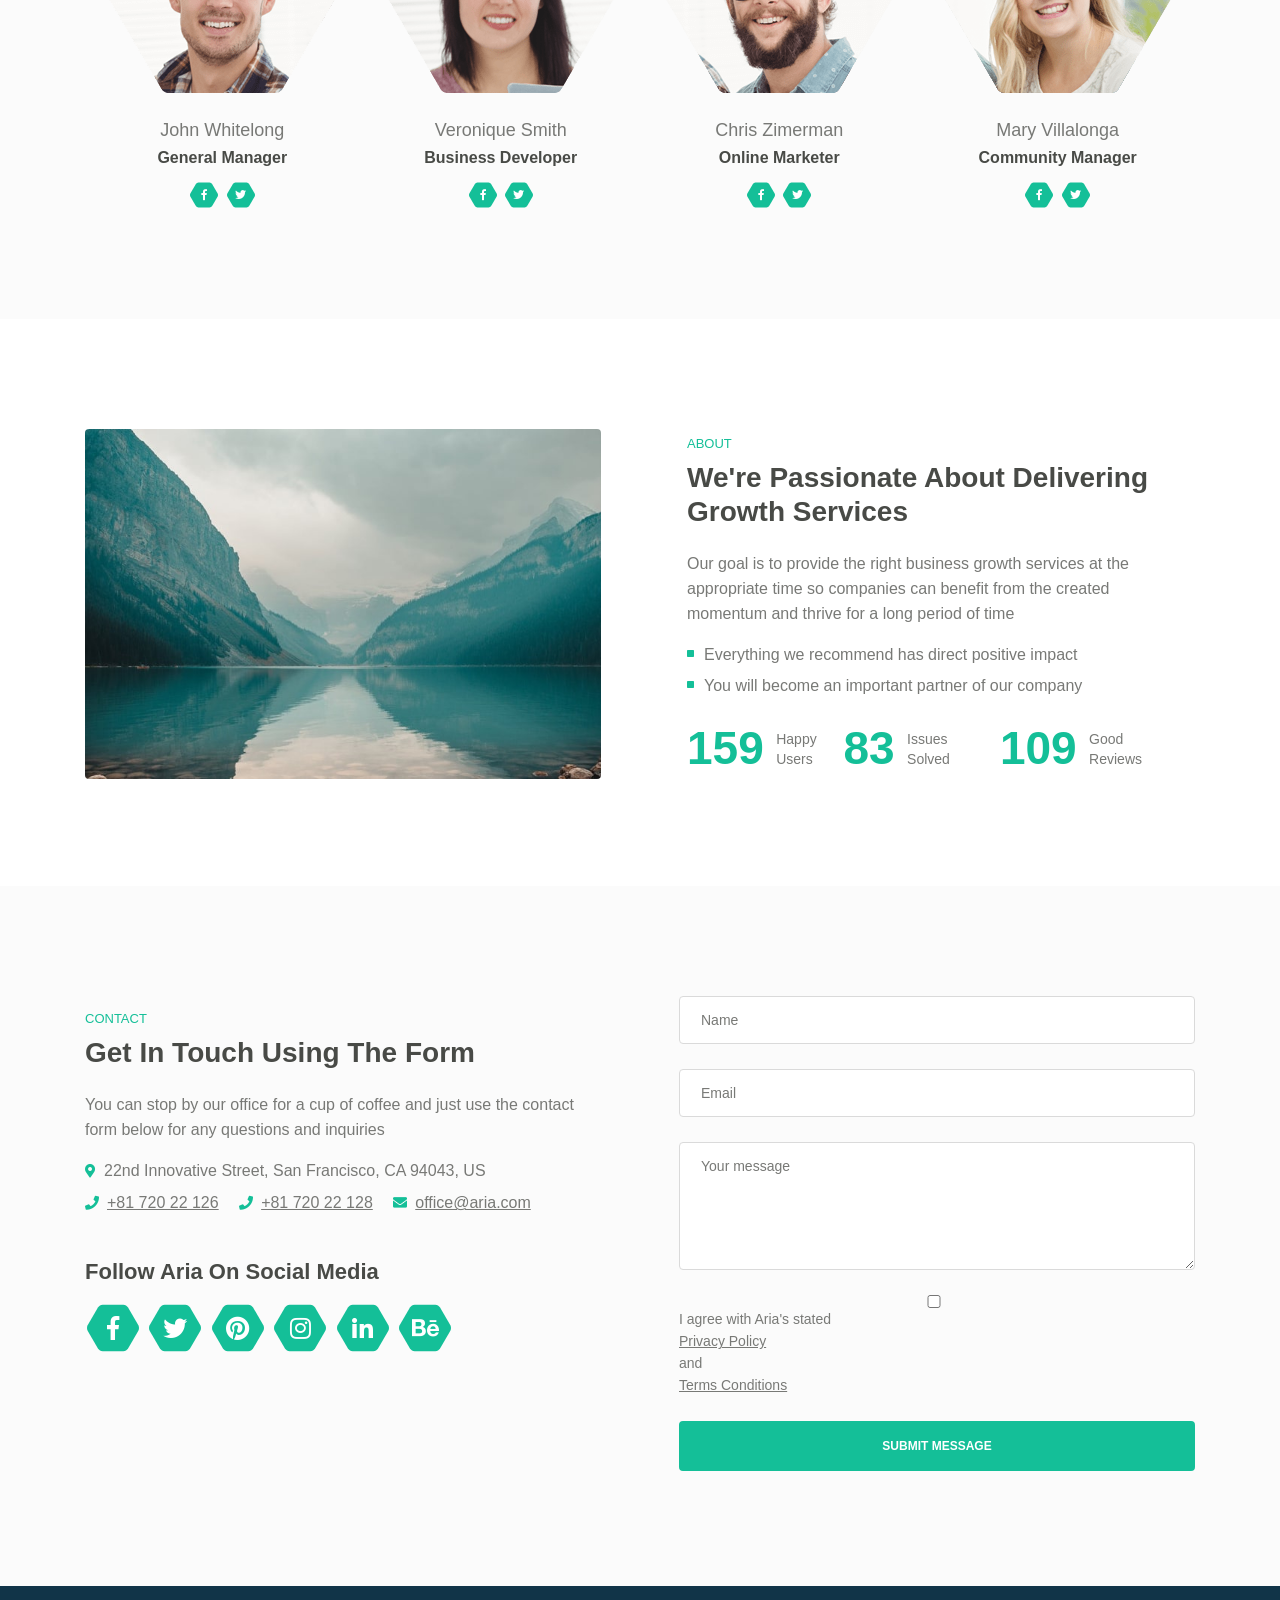
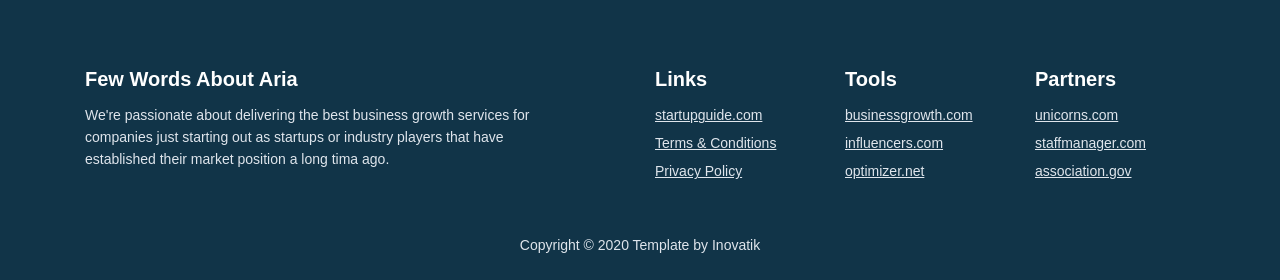
==== commit c5be7df2: "all_news da xato bor" ====
--- a/static/index.html
+++ b/static/index.html
@@ -23,6 +23,7 @@
     <!-- Styles -->
     <link href="https://fonts.googleapis.com/css?family=Montserrat:500,700&display=swap&subset=latin-ext" rel="stylesheet">
     <link href="https://fonts.googleapis.com/css?family=Open+Sans:400,400i,600&display=swap&subset=latin-ext" rel="stylesheet">
+    <link rel="stylesheet" href="https://cdnjs.cloudflare.com/ajax/libs/font-awesome/6.5.1/css/all.min.css">
     <link href="css/bootstrap.css" rel="stylesheet">
     <link href="css/fontawesome-all.css" rel="stylesheet">
     <link href="css/swiper.css" rel="stylesheet">
--- a/static/css/styles.css
+++ b/static/css/styles.css
@@ -0,0 +1,2555 @@
+/* Template: Aria - Business HTML Landing Page Template
+   Author: Inovatik
+   Created: Jul 2019
+   Description: Master CSS file
+*/
+
+/*****************************************
+Table Of Contents:
+
+01. General Styles
+02. Preloader
+03. Navigation
+04. Header
+05. Intro
+06. Description
+07. Services
+08. Details 1
+09. Details 2
+10. Testimonials
+11. Call Me
+12. Projects
+13. Project Lightboxes
+14. Team
+15. About
+16. Contact
+17. Footer
+18. Copyright
+19. Back To Top Button
+20. Extra Pages
+21. Media Queries
+******************************************/
+
+/*****************************************
+Colors:
+
+- Backgrounds - light gray #fbfbfb
+- Background - dark blue #153e52
+- Backgrounds navbar, footer - dark gray #113448
+- Buttons, bullets, icons - green #14bf98
+- Headings text - black #484a46
+- Body text - gray #787976
+- Body text - light gray #dfe5ec
+******************************************/
+
+
+/******************************/
+/*     01. General Styles     */
+/******************************/
+body,
+html {
+    width: 100%;
+	height: 100%;
+}
+
+body, p {
+	color: #787976; 
+	font: 400 1rem/1.5625rem "Open Sans", sans-serif;
+}
+
+.p-large {
+	font: 400 1.125rem/1.625rem "Open Sans", sans-serif;
+}
+
+.p-small {
+	font: 400 0.875rem/1.375rem "Open Sans", sans-serif;
+}
+
+.p-heading {
+	margin-bottom: 3.5rem;
+	text-align: center;
+}
+
+.li-space-lg li {
+	margin-bottom: 0.375rem;
+}
+
+.indent {
+	padding-left: 1.25rem;
+}
+
+h1 {
+	color: #484a46;
+	font: 700 2.5rem/3rem "Montserrat", sans-serif;
+}
+
+h2 {
+	color: #484a46;
+	font: 700 1.75rem/2.125rem "Montserrat", sans-serif;
+}
+
+h3 {
+	color: #484a46;
+	font: 700 1.375rem/1.75rem "Montserrat", sans-serif;
+}
+
+h4 {
+	color: #484a46;
+	font: 700 1.25rem/1.625rem "Montserrat", sans-serif;
+}
+
+h5 {
+	color: #484a46;
+	font: 700 1.125rem/1.5rem "Montserrat", sans-serif;
+}
+
+h6 {
+	color: #484a46;
+	font: 700 1rem/1.375rem "Montserrat", sans-serif;
+}
+
+a {
+	color: #787976;
+	text-decoration: underline;
+}
+
+a:hover {
+	color: #787976;
+	text-decoration: underline;
+}
+
+a.green {
+	color: #14bf98;
+}
+
+a.white,
+.white {
+	color: #dfe5ec;
+}
+
+.testimonial-text {
+	font-style: italic;
+}
+
+.testimonial-author {
+	font: 700 1rem/1.375rem "Montserrat", sans-serif;
+}
+
+strong {
+	color: #484a46;
+}
+
+.section-title {
+	color: #14bf98;
+	font: 500 0.8125rem/1.125rem "Montserrat", sans-serif;
+}
+
+
+
+/* Select maydonini to'g'rilash */
+select.form-control {
+    background: rgba(255, 255, 255, 0.1) !important;
+    color: white !important;
+    border: 1px solid rgba(255, 255, 255, 0.3) !important;
+    padding: 12px !important;
+    height: auto !important;
+    -webkit-appearance: none; /* Safari va Chrome uchun standart ko'rinishni o'chirish */
+    -moz-appearance: none;    /* Firefox uchun */
+    appearance: none;         /* Standart ko'rinishni o'chirish */
+    background-image: url("data:image/svg+xml;charset=UTF-8,%3Csvg xmlns='http://www.w3.org/2000/svg' width='12' height='12' viewBox='0 0 24 24' fill='none' stroke='white' stroke-width='3' stroke-linecap='round' stroke-linejoin='round'%3E%3Cpolyline points='6 9 12 15 18 9'%3E%3C/polyline%3E%3C/svg%3E") !important;
+    background-repeat: no-repeat !important;
+    background-position: right 15px center !important;
+    cursor: pointer;
+}
+
+/* Ro'yxat ochilgandagi variantlar (Options) */
+select.form-control option {
+    background-color: #1a2a6c !important; /* Fonni to'q ko'k (gradientingga mos) qilish */
+    color: white !important;
+    padding: 15px !important;
+}
+
+/* Fokus bo'lganda (bosilganda) */
+select.form-control:focus {
+    outline: none !important;
+    border-color: #fdbb2d !important;
+    box-shadow: 0 0 10px rgba(253, 187, 45, 0.4) !important;
+}
+
+/* Form-group ichidagi elementlar bir-biriga minmasligi uchun */
+.form-group {
+    display: flex;
+    flex-direction: column;
+    margin-bottom: 25px !important;
+}
+
+/* Tugmani majburan pastga surish */
+.btn-save {
+    margin-top: 40px !important;
+    clear: both;
+}
+
+
+
+.info-icon {
+	width: 52px;
+	height: 52px;
+	background: #e0f4ee;
+	border-radius: 16px;
+	display: flex;
+	align-items: center;
+	justify-content: center;
+	font-size: 1.65rem;
+	color: #0f9b7e;           /* Quyuroq va aniqroq rang */
+	flex-shrink: 0;
+	box-shadow: 0 4px 10px rgba(15, 155, 126, 0.15);
+}
+
+/* Telefon icon */
+.info-row:nth-child(2) .info-icon {
+    background: #e6f6f0;
+    color: #14bf98;
+}
+
+
+
+.btn-solid-reg {
+	display: inline-block;
+	padding: 1.1875rem 1.875rem 1.1875rem 1.875rem;
+	border: 0.125rem solid #14bf98;
+	border-radius: 0.25rem;
+	background-color: #14bf98;
+	color: #fff;
+	font: 700 0.75rem/0 "Montserrat", sans-serif;
+	text-decoration: none;
+	transition: all 0.2s;
+}
+
+.btn-solid-reg:hover {
+	background-color: transparent;
+	color: #14bf98;
+	text-decoration: none;
+}
+
+.btn-solid-lg {
+	display: inline-block;
+	padding: 1.375rem 2.125rem 1.375rem 2.125rem;
+	border: 0.125rem solid #14bf98;
+	border-radius: 0.25rem;
+	background-color: #14bf98;
+	color: #fff;
+	font: 700 0.75rem/0 "Montserrat", sans-serif;
+	text-decoration: none;
+	transition: all 0.2s;
+}
+
+.btn-solid-lg:hover {
+	background-color: transparent;
+	color: #14bf98;
+	text-decoration: none;
+}
+
+.btn-outline-reg {
+	display: inline-block;
+	padding: 1.1875rem 1.875rem 1.1875rem 1.875rem;
+	border: 0.125rem solid #787976;
+	border-radius: 0.25rem;
+	background-color: transparent;
+	color: #787976;
+	font: 700 0.75rem/0 "Montserrat", sans-serif;
+	text-decoration: none;
+	transition: all 0.2s;
+}
+
+.btn-outline-reg:hover {
+	background-color: #787976;
+	color: #fff;
+	text-decoration: none;
+}
+
+.btn-outline-lg {
+	display: inline-block;
+	padding: 1.375rem 2.125rem 1.375rem 2.125rem;
+	border: 0.125rem solid #787976;
+	border-radius: 0.25rem;
+	background-color: transparent;
+	color: #787976;
+	font: 700 0.75rem/0 "Montserrat", sans-serif;
+	text-decoration: none;
+	transition: all 0.2s;
+}
+
+.btn-outline-lg:hover {
+	background-color: #787976;
+	color: #fff;
+	text-decoration: none;
+}
+
+.btn-outline-sm {
+	display: inline-block;
+	padding: 1rem 1.625rem 0.9375rem 1.625rem;
+	border: 0.125rem solid #787976;
+	border-radius: 0.25rem;
+	background-color: transparent;
+	color: #787976;
+	font: 700 0.75rem/0 "Montserrat", sans-serif;
+	text-decoration: none;
+	transition: all 0.2s;
+}
+
+.btn-outline-sm:hover {
+	background-color: #787976;
+	color: #fff;
+	text-decoration: none;
+}
+
+.form-group {
+	position: relative;
+	margin-bottom: 1.25rem;
+}
+
+.form-group.has-error.has-danger {
+	margin-bottom: 0.625rem;
+}
+
+.form-group.has-error.has-danger .help-block.with-errors ul {
+	margin-top: 0.375rem;
+}
+
+.label-control {
+	position: absolute;
+	top: 0.8125rem;
+	left: 1.375rem;
+	color: #787976;
+	opacity: 1;
+	font: 400 0.875rem/1.375rem "Open Sans", sans-serif;
+	cursor: text;
+	transition: all 0.2s ease;
+}
+
+/* IE10+ hack to solve lower label text position compared to the rest of the browsers */
+@media screen and (-ms-high-contrast: active), screen and (-ms-high-contrast: none) {  
+	.label-control {
+		top: 0.9375rem;
+	}
+}
+
+.form-control-input:focus + .label-control,
+.form-control-input.notEmpty + .label-control,
+.form-control-textarea:focus + .label-control,
+.form-control-textarea.notEmpty + .label-control {
+	top: 0.125rem;
+	opacity: 1;
+	font-size: 0.75rem;
+	font-weight: 500;
+}
+
+.form-control-input,
+.form-control-select {
+	display: block; /* needed for proper display of the label in Firefox, IE, Edge */
+	width: 100%;
+	padding-top: 1.25rem;
+	padding-bottom: 0.25rem;
+	padding-left: 1.3125rem;
+	border: 1px solid #dadada;
+	border-radius: 0.25rem;
+	background-color: #fff;
+	color: #787976;
+	font: 400 0.875rem/1.375rem "Open Sans", sans-serif;
+	transition: all 0.2s;
+	-webkit-appearance: none; /* removes inner shadow on form inputs on ios safari */
+}
+
+.form-control-select {
+	padding-top: 0.5rem;
+	padding-bottom: 0.5rem;
+	height: 3rem;
+}
+
+/* IE10+ hack to solve lower label text position compared to the rest of the browsers */
+@media screen and (-ms-high-contrast: active), screen and (-ms-high-contrast: none) {  
+	.form-control-input {
+		padding-top: 1.25rem;
+		padding-bottom: 0.75rem;
+		line-height: 1.75rem;
+	}
+
+	.form-control-select {
+		padding-top: 0.875rem;
+		padding-bottom: 0.75rem;
+		height: 3.125rem;
+		line-height: 2.125rem;
+	}
+}
+
+select {
+    /* you should keep these first rules in place to maintain cross-browser behavior */
+    -webkit-appearance: none;
+	-moz-appearance: none;
+	-ms-appearance: none;
+    -o-appearance: none;
+    appearance: none;
+    background-image: url('../images/down-arrow.png');
+    background-position: 96% 50%;
+    background-repeat: no-repeat;
+    outline: none;
+}
+
+select::-ms-expand {
+    display: none; /* removes the ugly default down arrow on select form field in IE11 */
+}
+
+.form-control-textarea {
+	display: block; /* used to eliminate a bottom gap difference between Chrome and IE/FF */
+	width: 100%;
+	height: 8rem; /* used instead of html rows to normalize height between Chrome and IE/FF */
+	padding-top: 1.25rem;
+	padding-left: 1.3125rem;
+	border: 1px solid #dadada;
+	border-radius: 0.25rem;
+	background-color: #fff;
+	color: #787976;
+	font: 400 1rem/1.5625rem "Open Sans", sans-serif;
+	transition: all 0.2s;
+}
+
+.form-control-input:focus,
+.form-control-select:focus,
+.form-control-textarea:focus {
+	border: 1px solid #a1a1a1;
+	outline: none; /* Removes blue border on focus */
+}
+
+.form-control-input:hover,
+.form-control-select:hover,
+.form-control-textarea:hover {
+	border: 1px solid #a1a1a1;
+}
+
+.checkbox {
+	font: 400 0.875rem/1.375rem "Open Sans", sans-serif;
+}
+
+input[type='checkbox'] {
+	vertical-align: -15%;
+	margin-right: 0.375rem;
+}
+
+/* IE10+ hack to raise checkbox field position compared to the rest of the browsers */
+@media screen and (-ms-high-contrast: active), screen and (-ms-high-contrast: none) {  
+	input[type='checkbox'] {
+		vertical-align: -9%;
+	}
+}
+
+.form-control-submit-button {
+	display: inline-block;
+	width: 100%;
+	height: 3.125rem;
+	border: 0.125rem solid #14bf98;
+	border-radius: 0.25rem;
+	background-color: #14bf98;
+	color: #fff;
+	font: 700 0.75rem/1.75rem "Montserrat", sans-serif;
+	cursor: pointer;
+	transition: all 0.2s;
+}
+
+.form-control-submit-button:hover {
+	background-color: transparent;
+	color: #14bf98;
+}
+
+/* Form Success And Error Message Formatting */
+#lmsgSubmit.h3.text-center.tada.animated,
+#cmsgSubmit.h3.text-center.tada.animated,
+#pmsgSubmit.h3.text-center.tada.animated,
+#lmsgSubmit.h3.text-center,
+#cmsgSubmit.h3.text-center,
+#pmsgSubmit.h3.text-center {
+	display: block;
+	margin-bottom: 0;
+	color: #b93636;
+	font: 400 1.125rem/1rem "Open Sans", sans-serif;
+}
+
+.help-block.with-errors .list-unstyled {
+	color: #787976;
+	font-size: 0.75rem;
+	line-height: 1.125rem;
+	text-align: left;
+}
+
+.help-block.with-errors ul {
+	margin-bottom: 0;
+}
+/* end of form success and error message formatting */
+
+/* Form Success And Error Message Animation - Animate.css */
+@-webkit-keyframes tada {
+	from {
+		-webkit-transform: scale3d(1, 1, 1);
+		-ms-transform: scale3d(1, 1, 1);
+		transform: scale3d(1, 1, 1);
+	}
+	10%, 20% {
+		-webkit-transform: scale3d(.9, .9, .9) rotate3d(0, 0, 1, -3deg);
+		-ms-transform: scale3d(.9, .9, .9) rotate3d(0, 0, 1, -3deg);
+		transform: scale3d(.9, .9, .9) rotate3d(0, 0, 1, -3deg);
+	}
+	30%, 50%, 70%, 90% {
+		-webkit-transform: scale3d(1.1, 1.1, 1.1) rotate3d(0, 0, 1, 3deg);
+		-ms-transform: scale3d(1.1, 1.1, 1.1) rotate3d(0, 0, 1, 3deg);
+		transform: scale3d(1.1, 1.1, 1.1) rotate3d(0, 0, 1, 3deg);
+	}
+	40%, 60%, 80% {
+		-webkit-transform: scale3d(1.1, 1.1, 1.1) rotate3d(0, 0, 1, -3deg);
+		-ms-transform: scale3d(1.1, 1.1, 1.1) rotate3d(0, 0, 1, -3deg);
+		transform: scale3d(1.1, 1.1, 1.1) rotate3d(0, 0, 1, -3deg);
+	}
+	to {
+		-webkit-transform: scale3d(1, 1, 1);
+		-ms-transform: scale3d(1, 1, 1);
+		transform: scale3d(1, 1, 1);
+	}
+}
+
+@keyframes tada {
+	from {
+		-webkit-transform: scale3d(1, 1, 1);
+		-ms-transform: scale3d(1, 1, 1);
+		transform: scale3d(1, 1, 1);
+	}
+	10%, 20% {
+		-webkit-transform: scale3d(.9, .9, .9) rotate3d(0, 0, 1, -3deg);
+		-ms-transform: scale3d(.9, .9, .9) rotate3d(0, 0, 1, -3deg);
+		transform: scale3d(.9, .9, .9) rotate3d(0, 0, 1, -3deg);
+	}
+	30%, 50%, 70%, 90% {
+		-webkit-transform: scale3d(1.1, 1.1, 1.1) rotate3d(0, 0, 1, 3deg);
+		-ms-transform: scale3d(1.1, 1.1, 1.1) rotate3d(0, 0, 1, 3deg);
+		transform: scale3d(1.1, 1.1, 1.1) rotate3d(0, 0, 1, 3deg);
+	}
+	40%, 60%, 80% {
+		-webkit-transform: scale3d(1.1, 1.1, 1.1) rotate3d(0, 0, 1, -3deg);
+		-ms-transform: scale3d(1.1, 1.1, 1.1) rotate3d(0, 0, 1, -3deg);
+		transform: scale3d(1.1, 1.1, 1.1) rotate3d(0, 0, 1, -3deg);
+	}
+	to {
+		-webkit-transform: scale3d(1, 1, 1);
+		-ms-transform: scale3d(1, 1, 1);
+		transform: scale3d(1, 1, 1);
+	}
+}
+
+.tada {
+	-webkit-animation-name: tada;
+	animation-name: tada;
+}
+
+.animated {
+	-webkit-animation-duration: 1s;
+	animation-duration: 1s;
+	-webkit-animation-fill-mode: both;
+	animation-fill-mode: both;
+}
+/* end of form success and error message animation - Animate.css */
+
+/* Fade-move Animation For Lightbox - Magnific Popup */
+/* at start */
+.my-mfp-slide-bottom .zoom-anim-dialog {
+	opacity: 0;
+	transition: all 0.2s ease-out;
+	-webkit-transform: translateY(-1.25rem) perspective(37.5rem) rotateX(10deg);
+	-ms-transform: translateY(-1.25rem) perspective(37.5rem) rotateX(10deg);
+	transform: translateY(-1.25rem) perspective(37.5rem) rotateX(10deg);
+}
+
+/* animate in */
+.my-mfp-slide-bottom.mfp-ready .zoom-anim-dialog {
+	opacity: 1;
+	-webkit-transform: translateY(0) perspective(37.5rem) rotateX(0); 
+	-ms-transform: translateY(0) perspective(37.5rem) rotateX(0); 
+	transform: translateY(0) perspective(37.5rem) rotateX(0); 
+}
+
+/* animate out */
+.my-mfp-slide-bottom.mfp-removing .zoom-anim-dialog {
+	opacity: 0;
+	-webkit-transform: translateY(-0.625rem) perspective(37.5rem) rotateX(10deg); 
+	-ms-transform: translateY(-0.625rem) perspective(37.5rem) rotateX(10deg); 
+	transform: translateY(-0.625rem) perspective(37.5rem) rotateX(10deg); 
+}
+
+/* dark overlay, start state */
+.my-mfp-slide-bottom.mfp-bg {
+	opacity: 0;
+	transition: opacity 0.2s ease-out;
+}
+
+/* animate in */
+.my-mfp-slide-bottom.mfp-ready.mfp-bg {
+	opacity: 0.8;
+}
+/* animate out */
+.my-mfp-slide-bottom.mfp-removing.mfp-bg {
+	opacity: 0;
+}
+/* end of fade-move animation for lightbox - magnific popup */
+
+/* Fade Animation For Image Slider - Magnific Popup */
+@-webkit-keyframes fadeIn {
+	from {
+		opacity: 0;
+	}
+	to {
+		opacity: 1;
+	}
+}
+
+@keyframes fadeIn {
+	from {
+		opacity: 0;
+	}
+	to {
+		opacity: 1;
+	}
+}
+
+.fadeIn {
+	-webkit-animation: fadeIn 0.6s;
+	animation: fadeIn 0.6s;
+}
+
+@-webkit-keyframes fadeOut {
+	from {
+		opacity: 1;
+	}
+	to {
+		opacity: 0;
+	}
+}
+
+@keyframes fadeOut {
+	from {
+		opacity: 1;
+	}
+	to {
+		opacity: 0;
+	}
+}
+
+.fadeOut {
+	-webkit-animation: fadeOut 0.8s;
+	animation: fadeOut 0.8s;
+}
+/* end of fade animation for image slider - magnific popup */
+
+
+/*************************/
+/*     02. Preloader     */
+/*************************/
+.spinner-wrapper {
+	position: fixed;
+	z-index: 999999;
+	top: 0;
+	right: 0;
+	bottom: 0;
+	left: 0;
+	background: #113448;
+}
+
+.spinner {
+	position: absolute;
+	top: 50%; /* centers the loading animation vertically one the screen */
+	left: 50%; /* centers the loading animation horizontally one the screen */
+	width: 3.75rem;
+	height: 1.25rem;
+	margin: -0.625rem 0 0 -1.875rem; /* is width and height divided by two */ 
+	text-align: center;
+}
+
+.spinner > div {
+	display: inline-block;
+	width: 1rem;
+	height: 1rem;
+	border-radius: 100%;
+	background-color: #fff;
+	-webkit-animation: sk-bouncedelay 1.4s infinite ease-in-out both;
+	animation: sk-bouncedelay 1.4s infinite ease-in-out both;
+}
+
+.spinner .bounce1 {
+	-webkit-animation-delay: -0.32s;
+	animation-delay: -0.32s;
+}
+
+.spinner .bounce2 {
+	-webkit-animation-delay: -0.16s;
+	animation-delay: -0.16s;
+}
+
+@-webkit-keyframes sk-bouncedelay {
+	0%, 80%, 100% { -webkit-transform: scale(0); }
+	40% { -webkit-transform: scale(1.0); }
+}
+
+@keyframes sk-bouncedelay {
+	0%, 80%, 100% { 
+		-webkit-transform: scale(0);
+		-ms-transform: scale(0);
+		transform: scale(0);
+	} 40% { 
+		-webkit-transform: scale(1.0);
+		-ms-transform: scale(1.0);
+		transform: scale(1.0);
+	}
+}
+
+
+/**************************/
+/*     03. Navigation     */
+/**************************/
+.navbar-custom {
+	padding-top: 0.375rem;
+	padding-bottom: 0.375rem;
+	background-color: #113448;
+	box-shadow: 0 0.0625rem 0.375rem 0 rgba(0, 0, 0, 0.1);
+	font: 600 0.875rem/0.875rem "Open Sans", sans-serif;
+	transition: all 0.2s;
+}
+
+.navbar-custom .navbar-brand {
+	font-size: 0;
+}
+
+.navbar-custom .navbar-brand.logo-image img {
+    width: 7.0625rem;
+	height: 2rem;
+	-webkit-backface-visibility: hidden;
+}
+
+.navbar-custom .navbar-brand.logo-text {
+	margin-top: 0.25rem;
+	margin-bottom: 0.25rem;
+	font: 700 2.25rem/1.5rem "Montserrat", sans-serif;
+	color: #fff;
+	text-decoration: none;
+}
+
+.navbar-custom .navbar-nav {
+	margin-top: 0.75rem;
+	margin-bottom: 0.5rem;
+}
+
+.navbar-custom .nav-item .nav-link {
+	padding: 0.625rem 0.75rem 0.625rem 0.75rem;
+	color: #fff;
+	text-decoration: none;
+	transition: all 0.2s ease;
+}
+
+.navbar-custom .nav-item .nav-link:hover,
+.navbar-custom .nav-item .nav-link.active {
+	color: #14bf98;
+}
+
+/* Dropdown Menu */
+.navbar-custom .dropdown:hover > .dropdown-menu {
+	display: block; /* this makes the dropdown menu stay open while hovering it */
+	min-width: auto;
+	animation: fadeDropdown 0.2s; /* required for the fade animation */
+}
+
+@keyframes fadeDropdown {
+    0% {
+        opacity: 0;
+    }
+
+    100% {
+        opacity: 1;
+    }
+}
+
+.navbar-custom .dropdown-toggle:focus { /* removes dropdown outline on focus  */
+	outline: 0;
+}
+
+.navbar-custom .dropdown-menu {
+	margin-top: 0;
+	border: none;
+	border-radius: 0.25rem;
+	background-color: #113448;
+}
+
+.navbar-custom .dropdown-item {
+	color: #fff;
+	text-decoration: none;
+}
+
+.navbar-custom .dropdown-item:hover {
+	background-color: #113448;
+}
+
+.navbar-custom .dropdown-item .item-text {
+	font: 600 0.875rem/0.875rem "Open Sans", sans-serif;
+}
+
+.navbar-custom .dropdown-item:hover .item-text {
+	color: #14bf98;
+}
+
+.navbar-custom .dropdown-items-divide-hr {
+	width: 100%;
+	height: 1px;
+	margin: 0.75rem auto 0.75rem auto;
+	border: none;
+	background-color: #b5bcc4;
+	opacity: 0.2;
+}
+/* end of dropdown menu */
+
+.navbar-custom .social-icons {
+	display: none;
+}
+
+.navbar-custom .navbar-toggler {
+	border: none;
+	color: #fff;
+	font-size: 2rem;
+}
+
+.navbar-custom button[aria-expanded='false'] .navbar-toggler-awesome.fas.fa-times{
+	display: none;
+}
+
+.navbar-custom button[aria-expanded='false'] .navbar-toggler-awesome.fas.fa-bars{
+	display: inline-block;
+}
+
+.navbar-custom button[aria-expanded='true'] .navbar-toggler-awesome.fas.fa-bars{
+	display: none;
+}
+
+.navbar-custom button[aria-expanded='true'] .navbar-toggler-awesome.fas.fa-times{
+	display: inline-block;
+	margin-right: 0.125rem;
+}
+
+
+/*********************/
+/*    04. Header     */
+/*********************/
+.header {
+	background: linear-gradient(rgba(0, 0, 0, 0.3), rgba(0, 0, 0, 0.5)), url('../images/header-background.jpg') center center no-repeat;
+	background-size: cover;
+}
+
+.header .header-content {
+	padding-top: 8rem;
+	padding-bottom: 2.125rem;
+	text-align: center;
+}
+
+.header .text-container {
+	margin-bottom: 3rem;
+}
+
+.header h1 {
+	margin-bottom: 0.5rem;
+	color: #fff;
+}
+
+.header .p-large {
+	margin-bottom: 2rem;
+	color: #dfe5ec;
+}
+
+.header .btn-solid-lg {
+	margin-right: 0.5rem;
+	margin-bottom: 1.25rem;
+}
+
+
+/*********************/
+/*     05. Intro     */
+/*********************/
+.basic-1 {
+	padding-top: 6.5rem;
+	padding-bottom: 3rem;
+}
+
+.basic-1 .text-container {
+	margin-bottom: 3rem;
+}
+
+.basic-1 .section-title {
+	margin-bottom: 0.5rem;
+}
+
+.basic-1 h2 {
+	margin-bottom: 1.375rem;
+}
+
+.basic-1 .testimonial-author {
+	color: #484a46;
+}
+
+/* Hover Animation */
+.basic-1 .image-container {
+	overflow: hidden;
+	border-radius: 0.25rem;
+}
+
+.basic-1 .image-container img {
+	margin: 0;
+	border-radius: 0.25rem;
+	transition: all 0.3s;
+}
+
+.basic-1 .image-container:hover img {
+	-moz-transform: scale(1.15);
+	-webkit-transform: scale(1.15);
+	transform: scale(1.15);
+} 
+/* end of hover animation */
+
+
+/***************************/
+/*     06. Description     */
+/***************************/
+.cards-1 {
+	padding-top: 3rem;
+	padding-bottom: 2.875rem;
+}
+
+.cards-1 .card {
+	margin-bottom: 2.5rem;
+	border: none;
+	text-align: center;
+}
+
+.cards-1 .fa-stack {
+	width: 6rem;
+	height: 6rem;
+	margin-right: auto;
+	margin-bottom: 1rem;
+	margin-left: auto;
+	line-height: 6rem;
+	text-align: left;
+}
+
+.cards-1 .fa-stack .hexagon {
+	position: absolute;
+	width: 6rem;
+	height: 6rem;
+	background: url('../images/hexagon-green.svg') center center no-repeat;
+	background-size: 6rem 6rem;
+}
+
+.cards-1 .fa-stack-1x {
+	color: #fff;
+	font-size: 2rem;
+}
+
+.cards-1 .card-body {
+	padding: 0;
+}
+
+.cards-1 .card-title {
+	margin-bottom: 0.625rem;
+}
+
+
+/************************/
+/*     07. Services     */
+/************************/
+.cards-2 {
+	padding-top: 6.625rem;	
+	padding-bottom: 3.5rem;	
+	background-color: #fbfbfb;
+}
+
+.cards-2 .section-title {
+	margin-bottom: 0.5rem;
+	text-align: center;
+}
+
+.cards-2 h2 {
+	margin-bottom: 3.25rem;
+	text-align: center;
+}
+
+.cards-2 .col-lg-12 {
+	display: flex;
+	flex-wrap: wrap;
+	justify-content: center;
+	gap: 1.5rem;
+}
+
+.cards-2 .card {
+	margin-bottom: 0;
+	border: 1px solid #e3e6ea;
+	border-radius: 0.8rem;
+	background-color: #fff;
+	box-shadow: 0 10px 24px rgba(0, 0, 0, 0.05);
+	display: flex;
+	flex-direction: column;
+	overflow: hidden;
+	flex: 0 1 18rem;
+	max-width: 18rem;
+	min-width: 16rem;
+}
+
+.cards-2 .card-image {
+	height: 13.5rem;
+	overflow: hidden;
+}
+
+.cards-2 .card-image img {
+	width: 100%;
+	height: 100%;
+	object-fit: cover;
+	display: block;
+}
+
+.cards-2 .card-body {
+	flex: 1;
+	padding: 2rem 2rem 2.125rem 2rem;
+	border: 0;
+	border-top: 1px solid #e3e6ea;
+	background-color: #fff;
+	display: flex;
+	flex-direction: column;
+	justify-content: center;
+}
+
+.cards-2 h3 {
+	margin-bottom: 0.75rem;
+	text-align: center;
+}
+
+.cards-2 .card-body p {
+	margin-bottom: 0;
+	text-align: center;
+	display: -webkit-box;
+	-webkit-line-clamp: 2;
+	-webkit-box-orient: vertical;
+	overflow: hidden;
+}
+
+.cards-2 .list-unstyled {
+	margin-bottom: 1.5rem;
+}
+
+.cards-2 .list-unstyled .fas {
+	color: #14bf98;
+	font-size: 0.5rem;
+	line-height: 1.375rem;
+}
+
+.cards-2 .list-unstyled .media-body {
+	margin-left: 0.625rem;
+}
+
+.cards-2 .price {
+	margin-bottom: 0.25rem;
+	color: #484a46;
+	font: 700 1rem/1.5rem "Montserrat", sans-serif;
+	text-align: center;
+}
+
+.cards-2 .price span {
+	color: #14bf98;
+}
+
+.cards-2 .button-container {
+	margin-top: -1.375rem;
+	text-align: center;
+}
+
+.cards-2 .btn-solid-reg:hover {
+	background-color: #fff;
+}
+
+
+/*************************/
+/*     08. Details 1     */
+/*************************/
+.accordion .area-1 {
+	height: 27rem;
+	background: url('../images/details-1-background.jpg') center center no-repeat;
+	background-size: cover;
+}
+
+.accordion .accordion-container {
+	max-width: 90%;
+	margin-right: auto;
+	margin-left: auto;
+	padding-top: 6.375rem;
+	padding-bottom: 1.5rem;
+}
+
+.accordion h2 {
+	margin-bottom: 1.625rem;
+}
+
+.accordion .item {
+	margin-bottom: 2rem;
+}
+
+.accordion h4 {
+	margin-bottom: 0;
+}
+
+.accordion span[aria-expanded="true"] .circle-numbering,
+.accordion span[aria-expanded="false"] .circle-numbering {
+	display: inline-block;
+	width: 2.25rem;
+	height: 2.25rem;
+	margin-right: 0.875rem;
+	border: 0.125rem solid #14bf98;
+	border-radius: 50%;
+	background-color: #14bf98;
+	color: #fff;
+	font: 700 1rem/2.125rem "Montserrat", sans-serif;
+	text-align: center;
+	vertical-align: middle;
+	cursor: pointer;
+	transition: all 0.2s ease;
+}
+
+.accordion span[aria-expanded="false"] .circle-numbering {
+	border: 0.125rem solid #484a46;
+	background-color: transparent;
+	color: #484a46;
+}
+
+.accordion .item:hover span[aria-expanded="false"] .circle-numbering {
+	border: 0.125rem solid #14bf98;
+	color: #14bf98;
+}
+
+.accordion .accordion-title {
+	display: inline-block;
+	width: 70%;
+	margin-top: 0.125rem;
+	margin-bottom: 0.25rem;
+	color: #484a46;
+	font: 700 1.25rem/1.75rem "Montserrat", sans-serif;
+	vertical-align: middle;
+	cursor: pointer;
+	transition: all 0.2s ease;
+}
+
+.accordion .item:hover .accordion-title {
+	color: #14bf98;
+}
+
+.accordion span[aria-expanded="true"] .accordion-title {
+	color: #14bf98;
+}
+
+.accordion .accordion-body {
+	margin-left: 3.125rem;
+}
+
+
+/*************************/
+/*     09. Details 2     */
+/*************************/
+.tabs .tabs-container {
+	max-width: 90%;
+	margin-right: auto;
+	margin-left: auto;
+	padding-top: 2rem;
+	padding-bottom: 5.75rem;
+}
+
+.tabs .nav-tabs {
+	justify-content: center;
+	margin-bottom: 1.125rem;
+	border-bottom: none;
+}
+
+.tabs .nav-link {
+	margin-right: 1.625rem;
+	margin-bottom: 0.875rem;
+	padding: 0;
+	border: none;
+	border-radius: 0.25rem;
+	color: #c1cace;
+	font: 700 1.375rem/1.375rem "Montserrat", sans-serif;
+	text-decoration: none;
+	transition: all 0.2s ease;
+}
+
+.tabs .nav-link:hover,
+.tabs .nav-link.active {
+	color: #14bf98;
+}
+
+.tabs .nav-link .fas {
+	margin-right: 0.125rem;
+	font-size: 0.875rem;
+	vertical-align: 20%;
+}
+
+.tabs #tab-1 .progress-container {
+	margin-top: 1.5rem;
+}
+
+.tabs #tab-1 .progress-container .title {
+	margin-bottom: 0.25rem;
+	color: #484a46;
+	font: 600 0.875rem/1.25rem "Open Sans", sans-serif;
+}
+
+.tabs #tab-1 .progress {
+	height: 1.375rem;
+	margin-bottom: 1.125rem;
+	border-radius: 0.125rem;
+	background-color: #f9fafc;
+}
+
+.tabs #tab-1 .progress-bar {
+	display: block;
+	padding-left: 1.5rem;
+	border-radius: 0.125rem;
+	background: linear-gradient(to bottom right, #14bf98, #1bd1a7);
+}
+
+.tabs #tab-1 .progress-bar.first {
+	width: 100%;
+}
+
+.tabs #tab-1 .progress-bar.second {
+	width: 75%;
+}
+
+.tabs #tab-1 .progress-bar.third {
+	width: 90%;
+}
+
+.tabs #tab-2 .list-unstyled {
+	margin-top: 1.75rem;
+	margin-bottom: 0;
+	vertical-align: top;
+}
+
+.tabs #tab-2 .list-unstyled .media {
+	margin-bottom: 2rem;
+}
+
+.tabs #tab-2 .list-unstyled .media-bullet {
+	color: #14bf98;
+	font-weight: 600;
+	font-size: 2rem;
+	line-height: 2rem;
+}
+
+.tabs #tab-2 .list-unstyled .media-body {
+	margin-left: 0.875rem;
+}
+
+.tabs #tab-3 .list-unstyled .fas {
+	color: #14bf98;
+	font-size: 0.5rem;
+	line-height: 1.375rem;
+}
+
+.tabs #tab-3 .list-unstyled .media-body {
+	margin-left: 0.625rem;
+}
+
+.tabs #tab-3 .list-unstyled {
+	margin-bottom: 1.75rem;
+}
+
+.tabs .area-2 {
+	height: 27rem;
+	background: url('../images/details-2-background.jpg') center center no-repeat;
+	background-size: cover;
+}
+
+
+/****************************/
+/*     10. Testimonials     */
+/****************************/
+.slider {
+	padding-top: 6.375rem;
+	padding-bottom: 6.5rem;
+	background-color: #fbfbfb;
+}
+
+.slider h2 {
+	margin-bottom: 0.75rem;
+	text-align: center;
+}
+
+.slider .slider-container {
+	position: relative;
+}
+
+.slider .swiper-container {
+	position: static;
+	width: 90%;
+	text-align: center;
+}
+
+.slider .swiper-button-prev:focus,
+.slider .swiper-button-next:focus {
+	/* even if you can't see it chrome you can see it on mobile device */
+	outline: none;
+}
+
+.slider .swiper-button-prev {
+	left: -0.5rem;
+	background-image: url("data:image/svg+xml;charset=utf-8,%3Csvg%20xmlns%3D'http%3A%2F%2Fwww.w3.org%2F2000%2Fsvg'%20viewBox%3D'0%200%2028%2044'%3E%3Cpath%20d%3D'M0%2C22L22%2C0l2.1%2C2.1L4.2%2C22l19.9%2C19.9L22%2C44L0%2C22L0%2C22L0%2C22z'%20fill%3D'%23787976'%2F%3E%3C%2Fsvg%3E");
+	background-size: 1.125rem 1.75rem;
+}
+
+.slider .swiper-button-next {
+	right: -0.5rem;
+	background-image: url("data:image/svg+xml;charset=utf-8,%3Csvg%20xmlns%3D'http%3A%2F%2Fwww.w3.org%2F2000%2Fsvg'%20viewBox%3D'0%200%2028%2044'%3E%3Cpath%20d%3D'M27%2C22L27%2C22L5%2C44l-2.1-2.1L22.8%2C22L2.9%2C2.1L5%2C0L27%2C22L27%2C22z'%20fill%3D'%23787976'%2F%3E%3C%2Fsvg%3E");
+	background-size: 1.125rem 1.75rem;
+}
+
+.slider .card {
+	position: relative;
+	border: none;
+	background-color: transparent;
+}
+
+.slider .card-image {
+	width: 6rem;
+	height: 6rem;
+	margin-right: auto;
+	margin-bottom: 0.25rem;
+	margin-left: auto;
+	border-radius: 50%;
+}
+
+.slider .card .card-body {
+	padding-bottom: 0;
+}
+
+.slider .testimonial-text {
+	margin-bottom: 0.625rem;
+}
+
+.slider .testimonial-author {
+	color: #484a46;
+}
+
+
+/**********************/
+/*     11. Call Me    */
+/**********************/
+.form-1 {
+	padding-top: 6.625rem;	
+	padding-bottom: 5.625rem;	
+	background-color: #153e52;
+}
+
+.form-1 .text-container {
+	margin-bottom: 4rem;
+}
+
+.form-1 .section-title {
+	margin-bottom: 0.5rem;
+}
+
+.form-1 h2 {
+	margin-bottom: 1.375rem;
+	color: #fff;
+}
+
+.form-1 .list-unstyled .fas {
+	color: #14bf98;
+	font-size: 0.5rem;
+	line-height: 1.375rem;
+}
+
+.form-1 .list-unstyled .media-body {
+	margin-left: 0.625rem;
+}
+
+.form-1 .label-control {
+	color: #fff;
+}
+
+.form-1 .form-control-input,
+.form-1 .form-control-select {
+	border: 1px solid #39728f;
+	background-color: #2a5d77;
+	color: #fff;
+}
+
+.form-1 .form-control-textarea {
+	border: 1px solid #39728f;
+	background-color: #2a5d77;
+	color: #fff;
+}
+
+.form-1 .form-control-input:focus,
+.form-1 .form-control-input:hover,
+.form-1 .form-control-select:focus,
+.form-1 .form-control-select:hover,
+.form-1 .form-control-textarea:focus,
+.form-1 .form-control-textarea:hover {
+	border: 1px solid #fff;
+}
+
+#lmsgSubmit.h3.text-center.tada.animated,
+#lmsgSubmit.h3.text-center {
+	color: #fff;
+}
+
+.form-1 .help-block.with-errors .list-unstyled {
+	color: #dfe5ec;
+}
+
+
+/************************/
+/*     12. Projects     */
+/************************/
+.filter {
+	padding-top: 6.5rem;
+	padding-bottom: 7rem;
+}
+
+.filter .section-title {
+	margin-bottom: 0.5rem;
+}
+
+.filter h2,
+.filter .section-title {
+	text-align: center;
+}
+
+.filter h2 {
+	margin-bottom: 3.25rem;
+}
+
+.filter .button-group {
+	text-align: center;
+}
+
+.filter .button-group a {
+	display: inline-block;
+	margin-right: 0.1875rem;
+	margin-bottom: 0.5rem;
+	margin-left: 0.1875rem;
+	padding: 0.3125rem 1.375rem 0.25rem 1.375rem;
+	border-radius: 0.25rem;
+	background-color: #f1f4f7;
+	color: #7b7e85;
+	font: 700 0.75rem/1.25rem "Montserrat", sans-serif;
+	cursor: pointer;
+	transition: all 0.2s ease;
+}
+
+.filter .button-group a:hover {
+	background-color: #14bf98;
+	color: #fff;
+}
+
+.filter .button-group a.button.is-checked {
+	background-color: #14bf98;
+	color: #fff;
+}
+
+.filter .grid {
+	margin-top: 1.25rem;
+	border-radius: 0.375rem;
+}
+
+/* Hover Animation */
+.filter .element-item {
+	position: relative;
+	float: left;
+	overflow: hidden;
+	width: 50%;
+	background-color: #000; /* to hide 1px white margin in IE */
+}
+
+.filter .element-item img {
+	max-width: 100%;
+	margin: 0;
+	transition: all 0.3s;
+}
+
+.filter .element-item:hover img {
+	-moz-transform: scale(1.15);
+	-webkit-transform: scale(1.15);
+	transform: scale(1.15);
+} 
+/* end of hover animation */
+
+.filter .element-item .element-item-overlay { 
+	position: absolute;
+	z-index: 2;
+	top: 0;
+	left: 0;
+	width: 100%;
+	height: 100%;
+	background-color: rgba(0, 0, 0, 0.4);
+	opacity: 1;
+	text-align: center;
+	transition: all 0.3s;
+}
+
+.filter .element-item .element-item-overlay span { 
+	position: absolute;
+	z-index: 3;
+	top: 42%;
+	right: 0;
+	left: 0;
+	color: #fff;
+	font: 700 1.125rem/1.625rem "Montserrat", sans-serif;
+}
+
+
+/**********************************/
+/*     13. Project Lightboxes     */
+/**********************************/
+.lightbox-basic {
+	position: relative;
+	max-width: 62.5rem;
+	margin: 2.5rem auto;
+	padding: 1.5625rem;
+	border-radius: 0.25rem;
+	background: #fff;
+	text-align: left;
+}
+
+.lightbox-basic img {
+	margin-right: auto;
+	margin-bottom: 2rem;
+	margin-left: auto;
+	border-radius: 0.25rem;
+}
+
+.lightbox-basic .line-heading {
+	width: 3rem;
+	height: 1px;
+	margin-top: 0;
+	margin-bottom: 0.625rem;
+	margin-left: 0;
+	border: none;
+	background-color: #14bf98;
+}
+
+.lightbox-basic h6 {
+	margin-bottom: 2rem;
+}
+
+.lightbox-basic .testimonial-container {
+	margin-top: 1.75rem;
+	margin-bottom: 2.125rem;
+	padding: 1.125rem 1.5rem 1.125rem 1.5rem;
+	border-radius: 0.25rem;
+	background-color: #fbfbfb;
+}
+
+.lightbox-basic .testimonial-text {
+	margin-bottom: 0.5rem;
+}
+
+.lightbox-basic .testimonial-author {
+	margin-bottom: 0;
+}
+
+.lightbox-basic .btn-solid-reg,
+.lightbox-basic .btn-outline-reg {
+	margin-right: 0.375rem;
+	margin-bottom: 1rem;
+}
+
+.lightbox-basic a.mfp-close.as-button {
+	position: relative;
+	width: auto;
+	height: auto;
+	margin-right: 0.5rem;
+	color: #484a46;
+	opacity: 1;
+}
+
+.lightbox-basic a.mfp-close.as-button:hover {
+	color: #f2f2f2;
+}
+
+.lightbox-basic button.mfp-close.x-button {
+	position: absolute;
+	top: -0.375rem;
+	right: -0.375rem;
+	width: 2.75rem;
+	height: 2.75rem;
+}
+
+
+/********************/
+/*     14. Team     */
+/********************/
+.basic-2 {
+	padding-top: 6.375rem;
+	padding-bottom: 3.375rem;
+	background-color: #fbfbfb;
+	text-align: center;
+}
+
+.basic-2 h2 {
+	margin-bottom: 0.75rem;
+}
+
+.basic-2 .team-member {
+	display: inline-block;
+	max-width: 13rem;
+	margin-right: 1.5rem;
+	margin-bottom: 3.5rem;
+	margin-left: 1.5rem;
+}
+
+/* Hover Animation */
+.basic-2 .image-wrapper {
+	overflow: hidden;
+	margin-bottom: 1.5rem;
+}
+
+.basic-2 .image-wrapper img {
+	margin: 0;
+	transition: all 0.3s;
+}
+
+.basic-2 .image-wrapper:hover img {
+	-moz-transform: scale(1.15);
+	-webkit-transform: scale(1.15);
+	transform: scale(1.15);
+} 
+/* end of hover animation */
+
+.basic-2 .team-member .p-large {
+	margin-bottom: 0.25rem;
+}
+
+.basic-2 .team-member .job-title {
+	margin-bottom: 0.75rem;
+	color: #484a46;
+	font: 700 1rem/1.375rem "Montserrat", sans-serif;
+}
+
+.basic-2 .fa-stack {
+	width: 1.75rem;
+	height: 1.75rem;
+	margin-right: 0.125rem;
+	margin-left: 0.125rem;
+}
+
+.basic-2 .fa-stack .hexagon {
+	position: absolute;
+	left: 0;
+	width: 1.75rem;
+	height: 1.75rem;
+	background: url('../images/hexagon-green.svg') center center no-repeat;
+	background-size: 1.75rem 1.75rem;
+	transition: all 0.2s ease;
+}
+
+.basic-2 .fa-stack:hover .hexagon {
+	background: url('../images/hexagon-white.svg') center center no-repeat;
+	background-size: 1.75rem 1.75rem;
+}
+
+.basic-2 .fa-stack-1x {
+	font-size: 0.6875rem;
+	line-height: 1.75rem;
+	color: #fff;
+	transition: all 0.2s ease;
+}
+
+.basic-2 .fa-stack:hover .fa-stack-1x {
+	color: #14bf98;
+}
+
+
+/*********************/
+/*     15. About     */
+/*********************/
+.counter {
+	padding-top: 6.875rem;
+	padding-bottom: 5.25rem;
+}
+
+.counter .image-container {
+	margin-bottom: 3rem;
+}
+
+.counter .image-container img {
+	border-radius: 0.25rem;
+}
+
+.counter .section-title {
+	margin-bottom: 0.5rem;
+}
+
+.counter h2 {
+	margin-bottom: 1.375rem;
+}
+
+.counter .list-unstyled {
+	margin-bottom: 1.5rem;
+}
+
+.counter .list-unstyled .fas {
+	color: #14bf98;
+	font-size: 0.5rem;
+	line-height: 1.375rem;
+}
+
+.counter .list-unstyled .media-body {
+	margin-left: 0.625rem;
+}
+
+.counter #counter {
+	text-align: center;
+}
+
+.counter #counter .cell {
+	display: inline-block;
+	width: 9.5rem;
+	margin-bottom: 0.75rem;
+}
+
+.counter #counter .counter-value {
+	display: inline-block;
+	margin-bottom: 0.125rem;
+	color: #14bf98;
+	font: 700 2.875rem/3.25rem "Montserrat", sans-serif;
+	vertical-align: middle;
+}
+
+.counter #counter .counter-info {
+	display: inline-block;
+	margin-left: 0.5rem;
+	font-size: 0.875rem;
+	line-height: 1.25rem;
+	vertical-align: middle;
+}
+
+
+/***********************/
+/*     16. Contact     */
+/***********************/
+.form-2 {
+	padding-top: 6.625rem;
+	padding-bottom: 5.625rem;
+	background-color: #fbfbfb;
+}
+
+.form-2 .text-container {
+	margin-bottom: 3rem;
+}
+
+.form-2 .section-title {
+	margin-bottom: 0.5rem;
+ }
+
+.form-2 h2 {
+	margin-bottom: 1.375rem;
+}
+
+.form-2 .list-unstyled {
+	margin-bottom: 2.25rem;
+	font-size: 1rem;
+	line-height: 1.625rem;
+}
+
+.form-2 .list-unstyled .fas,
+.form-2 .list-unstyled .fab {
+	margin-right: 0.5rem;
+	font-size: 0.875rem;
+	color: #14bf98;
+}
+
+.form-2 .list-unstyled .fa-phone {
+	vertical-align: 3%;
+}
+
+.form-2 h3 {
+	margin-bottom: 1rem;
+}
+
+.form-2 .fa-stack {
+	margin-right: 0.25rem;
+	margin-bottom: 0.75rem;
+	margin-left: 0.125rem;
+	width: 3.25rem;
+	height: 3.25rem;
+}
+
+.form-2 .fa-stack .hexagon {
+	position: absolute;
+	width: 3.25rem;
+	height: 3.25rem;
+	background: url('../images/hexagon-green.svg') center center no-repeat;
+	background-size: 3.25rem 3.25rem;
+	transition: all 0.2s ease;
+}
+
+.form-2 .fa-stack:hover .hexagon {
+	background: url('../images/hexagon-white.svg') center center no-repeat;
+	background-size: 3.25rem 3.25rem;
+}
+
+.form-2 .fa-stack-1x {
+	font-size: 1.5rem;
+	line-height: 3.25rem;
+	color: #fff;
+	transition: all 0.2s ease;
+}
+
+.form-2 .fa-stack:hover .fa-stack-1x {
+	color: #14bf98;
+}
+
+
+/**********************/
+/*     17. Footer     */
+/**********************/
+.footer {
+	padding-top: 5rem;
+	background-color: #113448;
+}
+
+.footer .text-container {
+	margin-bottom: 2.25rem;
+}
+
+.footer h4 {
+	margin-bottom: 0.75rem;
+	color: #fff;
+}
+
+.footer p,
+.footer ul {
+	font-size: 0.875rem;
+	line-height: 1.375rem;
+}
+
+
+/*************************/
+/*     18. Copyright     */
+/*************************/
+.copyright {
+	padding-top: 1rem;
+	padding-bottom: 0.5rem;
+	background-color: #113448;
+	text-align: center;
+}
+
+.copyright p,
+.copyright a {
+	color: #dfe5ec;
+	text-decoration: none;
+}
+
+
+/**********************************/
+/*     19. Back To Top Button     */
+/**********************************/
+a.back-to-top {
+	position: fixed;
+	z-index: 999;
+	right: 0.75rem;
+	bottom: 0.75rem;
+	display: none;
+	width: 2.625rem;
+	height: 2.625rem;
+	border-radius: 1.875rem;
+	background: #14bf98 url("../images/up-arrow.png") no-repeat center 47%;
+	background-size: 1.125rem 1.125rem;
+	text-indent: -9999px;
+}
+
+a:hover.back-to-top {
+	background-color: #13aa87; 
+}
+
+
+/***************************/
+/*     20. Extra Pages     */
+/***************************/
+.ex-header {
+	padding-top: 8rem;
+	padding-bottom: 5rem;
+	background-color: #153e52;
+	text-align: center;
+}
+
+.ex-header h1 {
+	color: #fff;
+}
+
+.ex-basic-1 {
+	padding-top: 2rem;
+	padding-bottom: 0.875rem;
+	background-color: #fbfbfb;
+}
+
+.ex-basic-1 .breadcrumbs {
+	margin-bottom: 1rem;
+}
+
+.ex-basic-1 .breadcrumbs .fa {
+	margin-right: 0.5rem;
+	margin-left: 0.625rem;
+}
+
+.ex-basic-2 {
+	padding-top: 4.75rem;
+	padding-bottom: 4rem;
+}
+
+.ex-basic-2 h3 {
+	margin-bottom: 1rem;
+}
+
+.ex-basic-2 .text-container {
+	margin-bottom: 3.625rem;
+}
+
+.ex-basic-2 .text-container.last {
+	margin-bottom: 0;
+}
+
+.ex-basic-2 .list-unstyled .fas {
+	color: #14bf98;
+	font-size: 0.5rem;
+	line-height: 1.375rem;
+}
+
+.ex-basic-2 .list-unstyled .media-body {
+	margin-left: 0.625rem;
+}
+
+.ex-basic-2 .form-container {
+	margin-top: 2.5rem;
+}
+
+.ex-basic-2 .btn-outline-reg {
+	margin-top: 1.75rem;
+}
+
+
+/*****************************/
+/*     21. Media Queries     */
+/*****************************/	
+/* Min-width width 768px */
+@media (min-width: 768px) {
+	
+	/* General Styles */
+	.p-heading {
+		width: 85%;
+		margin-right: auto;
+		margin-left: auto;
+	}
+	/* end of general styles */
+
+
+	/* Navigation */
+	.navbar-custom {
+		padding: 2.125rem 1.5rem 2.125rem 2rem;
+		box-shadow: none;
+        background: transparent;
+	}
+	
+	.navbar-custom .navbar-brand.logo-text {
+		color: #fff;
+	}
+
+	.navbar-custom .navbar-nav {
+		margin-top: 0;
+		margin-bottom: 0;
+	}
+
+	.navbar-custom .nav-item .nav-link {
+		padding: 0.25rem 0.75rem 0.25rem 0.75rem;
+	}
+	
+	.navbar-custom .nav-item .nav-link:hover,
+	.navbar-custom .nav-item .nav-link.active {
+		color: #14bf98;
+	}
+
+	.navbar-custom.top-nav-collapse {
+        padding: 0.375rem 1.5rem 0.375rem 2rem;
+		box-shadow: 0 0.0625rem 0.375rem 0 rgba(0, 0, 0, 0.1);
+		background-color: #113448;
+	}
+
+	.navbar-custom.top-nav-collapse .navbar-brand.logo-text {
+		color: #fff;
+	}
+
+	.navbar-custom.top-nav-collapse .nav-item .nav-link {
+		color: #fff;
+	}
+	
+	.navbar-custom.top-nav-collapse .nav-item .nav-link:hover,
+	.navbar-custom.top-nav-collapse .nav-item .nav-link.active {
+		color: #14bf98;
+	}
+
+	.navbar-custom .dropdown-menu {
+		padding-top: 1rem;
+		padding-bottom: 1rem;
+		border-top: 0.75rem solid rgba(0, 0, 0, 0);
+		border-radius: 0.25rem;
+		box-shadow: 0 0.25rem 0.375rem 0 rgba(0, 0, 0, 0.03);
+	}
+	
+	.navbar-custom.top-nav-collapse .dropdown-menu {
+		border-top: 0.125rem solid rgba(0, 0, 0, 0);
+	}
+
+	.navbar-custom .dropdown-item {
+		padding-top: 0.25rem;
+		padding-bottom: 0.25rem;
+	}
+
+	.navbar-custom .dropdown-items-divide-hr {
+		width: 84%;
+	}
+	/* end of navigation */
+
+
+	/* Header */
+	.header .header-content {
+		padding-top: 13rem;
+		padding-bottom: 7.5rem;
+	}
+
+	.header h1 {
+		font: 700 3.5rem/4rem "Montserrat", sans-serif;
+	}
+	/* end of header */
+
+
+	/* Details 1 */
+	.accordion .accordion-container {
+		max-width: 70%;
+	}
+	/* end of details 1 */
+
+
+	/* Details 2 */
+	.tabs .tabs-container {
+		max-width: 70%;
+	}
+
+	.tabs #tab-2 .list-unstyled {
+		display: inline-block;
+		width: 45%;
+		margin-top: 0;
+	}
+	
+	.tabs #tab-2 .list-unstyled.first {
+		margin-right: 2rem;
+	}
+	/* end of details 2 */
+
+
+	/* Testimonials */
+	.slider .swiper-button-prev {
+		left: 1rem;
+		width: 1.375rem;
+		background-size: 1.375rem 2.125rem;
+	}
+	
+	.slider .swiper-button-next {
+		right: 1rem;
+		width: 1.375rem;
+		background-size: 1.375rem 2.125rem;
+	}
+	/* end of testimonials */
+
+
+	/* Projects */
+	.filter .element-item { 
+		width: 25%; 
+	}
+	
+	.filter .element-item .element-item-overlay { 
+		opacity: 0;
+		transition: opacity 0.3s ease;
+	}
+
+	.filter .element-item:hover .element-item-overlay {
+		opacity: 1;
+	}
+	/* end of projects */
+
+
+	/* About */
+	.counter #counter {
+		text-align: left;
+	}
+
+	.counter #counter .cell {
+	}
+	/* end of about */
+
+
+	/* Contact */
+	.form-2 .list-unstyled li {
+		display: inline-block;
+		margin-right: 1rem;
+	}
+
+	.form-2 .list-unstyled .address {
+		display: block;
+	}
+	/* end of contact */
+
+
+	/* Extra Pages */
+	.ex-header {
+		padding-top: 11rem;
+		padding-bottom: 9rem;
+	}
+
+	.ex-basic-2 .form-container {
+		margin-top: 0.5rem;
+	}
+	/* end of extra pages */
+}
+/* end of min-width width 768px */
+
+
+/* Min-width width 992px */
+@media (min-width: 992px) {
+	
+	/* General Styles */
+	.p-heading {
+		width: 65%;
+	}
+	/* end of general styles */
+
+
+	/* Navigation */
+	.navbar-custom .social-icons {
+		display: block;
+		margin-left: 0.5rem;
+	}
+
+	.navbar-custom .fa-stack {
+		margin-left: 0.375rem;
+		font-size: 0.8125rem;
+	}
+
+	.navbar-custom .fa-stack .hexagon {
+		width: 1.625rem;
+		height: 1.625rem;
+		position: absolute;
+		background: url('../images/hexagon-green.svg') center center no-repeat;
+		background-size: 1.625rem 1.625rem;
+		transition: all 0.2s ease;
+	}
+
+	.navbar-custom .fa-stack:hover .hexagon {
+		background: url('../images/hexagon-white.svg') center center no-repeat;
+		background-size: 1.625rem 1.625rem;
+	}
+	
+	.navbar-custom .fa-stack-1x {
+		font-size: 0.6875rem;
+		line-height: 1.625rem;
+		color: #fff;
+		transition: all 0.2s ease;
+	}
+
+	.navbar-custom .fa-stack:hover .fa-stack-1x {
+		color: #14bf98;
+	}
+	/* end of navigation */
+
+
+	/* Header */
+	.header .header-content {
+		padding-top: 14rem;
+		padding-bottom: 15rem;
+	}
+
+	.header .text-container {
+		margin-top: 6.5rem;
+	}
+	/* end of header */
+
+
+	/* Intro */
+	.basic-1 {
+		padding-top: 6.875rem;
+	}
+
+	.basic-1 .text-container {
+		margin-bottom: 0;
+	}
+	/* end of intro */
+
+
+	/* Description */
+	.cards-1 .card {
+		display: inline-block;
+		max-width: 17.5rem;
+		text-align: left;
+		vertical-align: top;
+	}
+	
+	.cards-1 div.card:nth-child(3n+2) {
+		margin-right: 2.5rem;
+		margin-left: 2.5rem;
+	}
+	/* end of description */
+
+
+	/* Services */
+.cards-2 .card {
+	max-width: none;
+	display: flex;
+	flex-direction: column;
+	vertical-align: top;
+	border: 1px solid #e3e6ea;
+	border-radius: 0.8rem;
+	box-shadow: 0 10px 24px rgba(0, 0, 0, 0.05);
+	overflow: hidden;
+}
+
+	.cards-2 .col-lg-12 div.card:nth-child(3n+2) {
+		margin-right: 1.25rem;
+		margin-left: 1.25rem;
+	}
+	/* end of services */
+
+
+	/* Details 1 */
+	.accordion {
+		height: 34.625rem;
+	}
+	
+	.accordion .area-1 {
+		width: 50%;
+		height: 100%;
+		display: inline-block;
+	}
+	
+	.accordion .area-2 {
+		width: 50%;
+		height: 100%;
+		display: inline-block;
+		vertical-align: top;
+	}
+	
+	.accordion .accordion-container {
+		max-width: 88%;
+		margin-left: 2rem;
+		padding-bottom: 0;
+	}
+
+	.accordion .accordion-title {
+		width: 85%;
+	}
+	/* end of details 1 */
+
+
+	/* Details 2 */
+	.tabs {
+		height: 36.125rem;
+	}
+
+	.tabs .area-1 {
+		width: 50%;
+		height: 100%;
+		display: inline-block;
+		vertical-align: top;
+	}
+
+	.tabs .area-2 {
+		width: 50%;
+		height: 100%;
+		display: inline-block;
+	}
+
+	.tabs .tabs-container {
+		max-width: 88%;
+		margin-left: 2rem;
+		padding-top: 6.75rem;
+		padding-bottom: 0;
+	}
+
+	.tabs .nav-tabs {
+		justify-content: flex-start;
+	}
+	/* end of details 2 */
+
+
+	/* Call Me */
+	.form-1 {
+		padding-top: 7rem;	
+	}
+
+	.form-1 .text-container {
+		margin-bottom: 0;
+	}
+	/* end of call me */
+
+
+	/* Project Lightboxes */
+	.lightbox-basic img {
+		margin-bottom: 0;
+	}
+	
+	.lightbox-basic h3 {
+		margin-top: 0.375rem;
+	}
+
+	.lightbox-basic .btn-solid-reg,
+	.lightbox-basic .btn-outline-reg {
+		margin-bottom: 0;
+	}
+	/* end of project lightboxes */
+
+
+	/* Team */
+	.basic-2 .team-member {
+		width: 12.75rem;
+		max-width: 100%;
+		margin-right: 0.75rem;
+		margin-left: 0.75rem;
+	}
+	/* end of team */
+
+
+	/* About */
+	.counter .image-container {
+		margin-bottom: 0;
+	}
+	/* end of about */
+
+
+	/* Contact */
+	.form-2 {
+		padding-top: 6.875rem;
+	}
+
+	.form-2 .text-container {
+		margin-bottom: 0;
+	}
+	/* end of contact */
+
+
+	/* Extra Pages */
+	.ex-header h1 {
+		width: 80%;
+		margin-right: auto;
+		margin-left: auto;
+	}
+
+	.ex-basic-2 {
+		padding-bottom: 5rem;
+	}
+	/* end of extra pages */
+}
+/* end of min-width width 992px */
+
+
+/* Min-width width 1200px */
+@media (min-width: 1200px) {
+	
+	/* General Styles */
+	.p-heading {
+		width: 55%;
+	}
+	/* end of general styles */
+
+
+	/* Navigation */
+	.navbar-custom {
+		padding-right: 5rem;
+		padding-left: 5rem;
+	}
+
+	.navbar-custom.top-nav-collapse {
+		padding-right: 5rem;
+		padding-left: 5rem;
+	}
+	/* end of navigation */
+
+	
+	/* Header */
+	.header .header-content {
+		padding-top: 14.75rem;
+		padding-bottom: 17.5rem;
+	}
+	/* end of header */
+
+
+	/* Intro */
+	.basic-1 .text-container {
+		margin-top: 1.875rem;
+		margin-right: 3rem;
+	}
+	/* end of intro */
+
+
+	/* Description */
+	.cards-1 .card {
+		max-width: 21rem;
+	}
+
+	.cards-1 div.card:nth-child(3n+2) {
+		margin-right: 2.875rem;
+		margin-left: 2.875rem;
+	}
+	/* end of description */
+
+
+	/* Services */
+	.cards-2 .card {
+		max-width: 20.875rem;
+	}
+
+	.cards-2 .card-body {
+		padding: 2.25rem 2.5rem 2.125rem 2.5rem;
+	}
+
+	.cards-2 .col-lg-12 div.card:nth-child(3n+2) {
+		margin-right: 3rem;
+		margin-left: 3rem;
+	}
+	/* end of services */
+
+
+	/* Details 1 */
+	.accordion .accordion-container {
+		max-width: 28rem;
+		margin-left: 5rem;
+	}
+	/* end of details 1 */
+
+
+	/* Details 2 */
+	.tabs .tabs-container {
+		max-width: 28rem;
+		margin-right: 5rem;
+		margin-left: auto;
+	}
+
+	.tabs #tab-2 .media-wrapper.first {
+		margin-right: 2rem;
+	}
+	/* end of details 2 */
+
+
+	/* Call Me */
+	.form-1 .text-container {
+		margin-top: 1.375rem;
+		margin-right: 1.75rem;
+		margin-left: 3rem
+	}
+
+	.form-1 form {
+		margin-left: 1.75rem;
+		margin-right: 3rem
+	}
+	/* end of call me */
+
+
+	/* Projects */
+	.filter .element-item {
+		width: 17.3125rem; /* to eliminate grid overflow problem on hard refresh */
+		height: 16.875rem;
+	}
+
+	.filter .element-item .element-item-overlay span { 
+		top: 45%;
+	}
+	/* end of projects */
+
+
+	/* Team */
+	.basic-2 .team-member {
+		width: 14.375rem;
+		margin-right: 1.375rem;
+		margin-left: 1.375rem;
+	}
+	/* end of team */
+
+
+	/* About */
+	.counter {
+		padding-bottom: 6.125rem;
+	}
+
+	.counter .image-container {
+		margin-right: 1.5rem;
+	}
+
+	.counter .text-container {
+		margin-top: 0.375rem;
+		margin-right: 2.5rem;
+		margin-left: 2rem;
+	}
+	/* end of about */
+	
+	
+	/* Contact */
+	.form-2 .text-container {
+		margin-top: 0.875rem;
+		margin-right: 1.5rem;
+	}
+
+	.form-2 form {
+		margin-left: 1.5rem;
+	}
+	/* end of contact */
+
+
+	/* Footer */
+	.footer .text-container.about {
+		margin-right: 5rem;
+	}
+	/* end of footer */
+
+
+	/* Extra Pages */
+	.ex-header h1 {
+		width: 60%;
+		margin-right: auto;
+		margin-left: auto;
+	}
+
+	.ex-basic-2 .form-container {
+		margin-left: 1.75rem;
+	}
+	/* end of extra pages */
+}
+/* end of min-width width 1200px */
+
+
+/* Min-width width 1600px */
+@media (min-width: 1600px) {
+	
+	/* Navigation */
+	.navbar-custom {
+		padding-right: 12rem;
+		padding-left: 12rem;
+	}
+
+	.navbar-custom.top-nav-collapse {
+		padding-right: 12rem;
+		padding-left: 12rem;
+	}
+	/* end of navigation */
+}
+/* end of min-width width 1200px */
